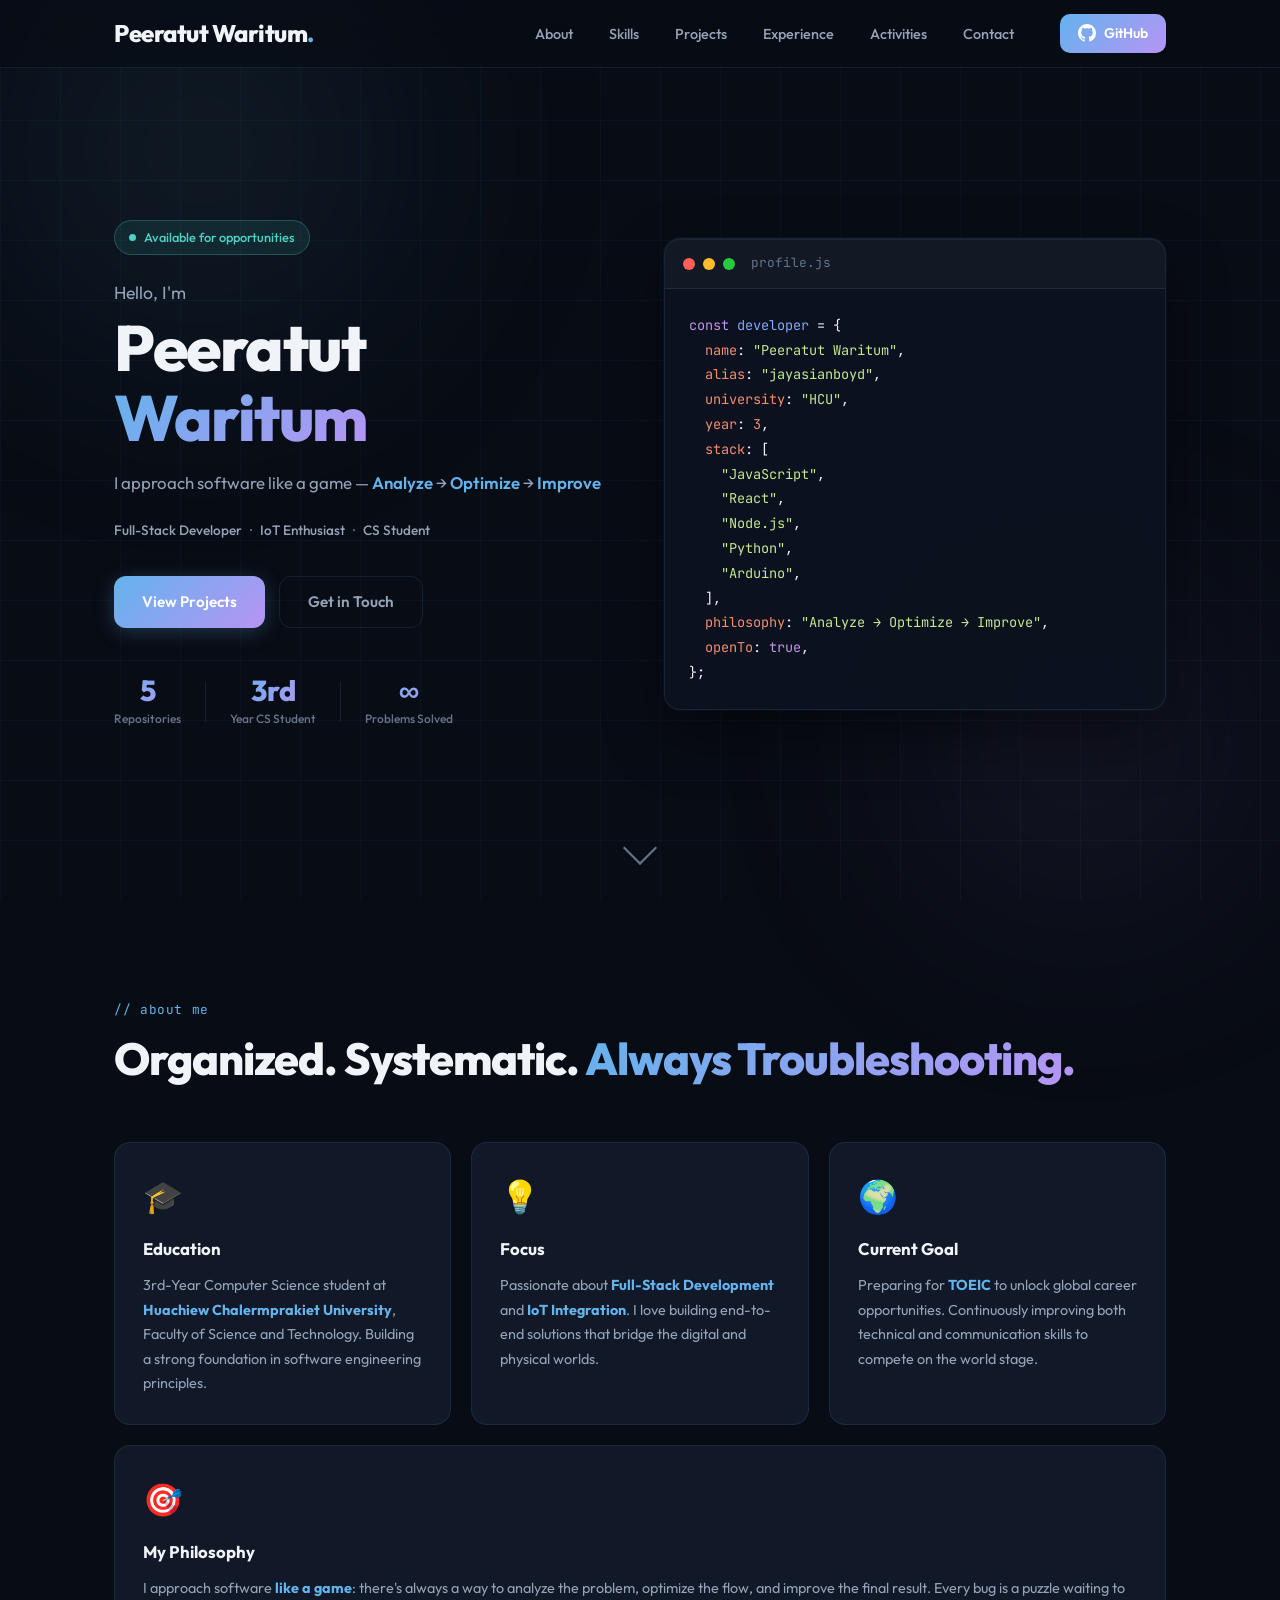
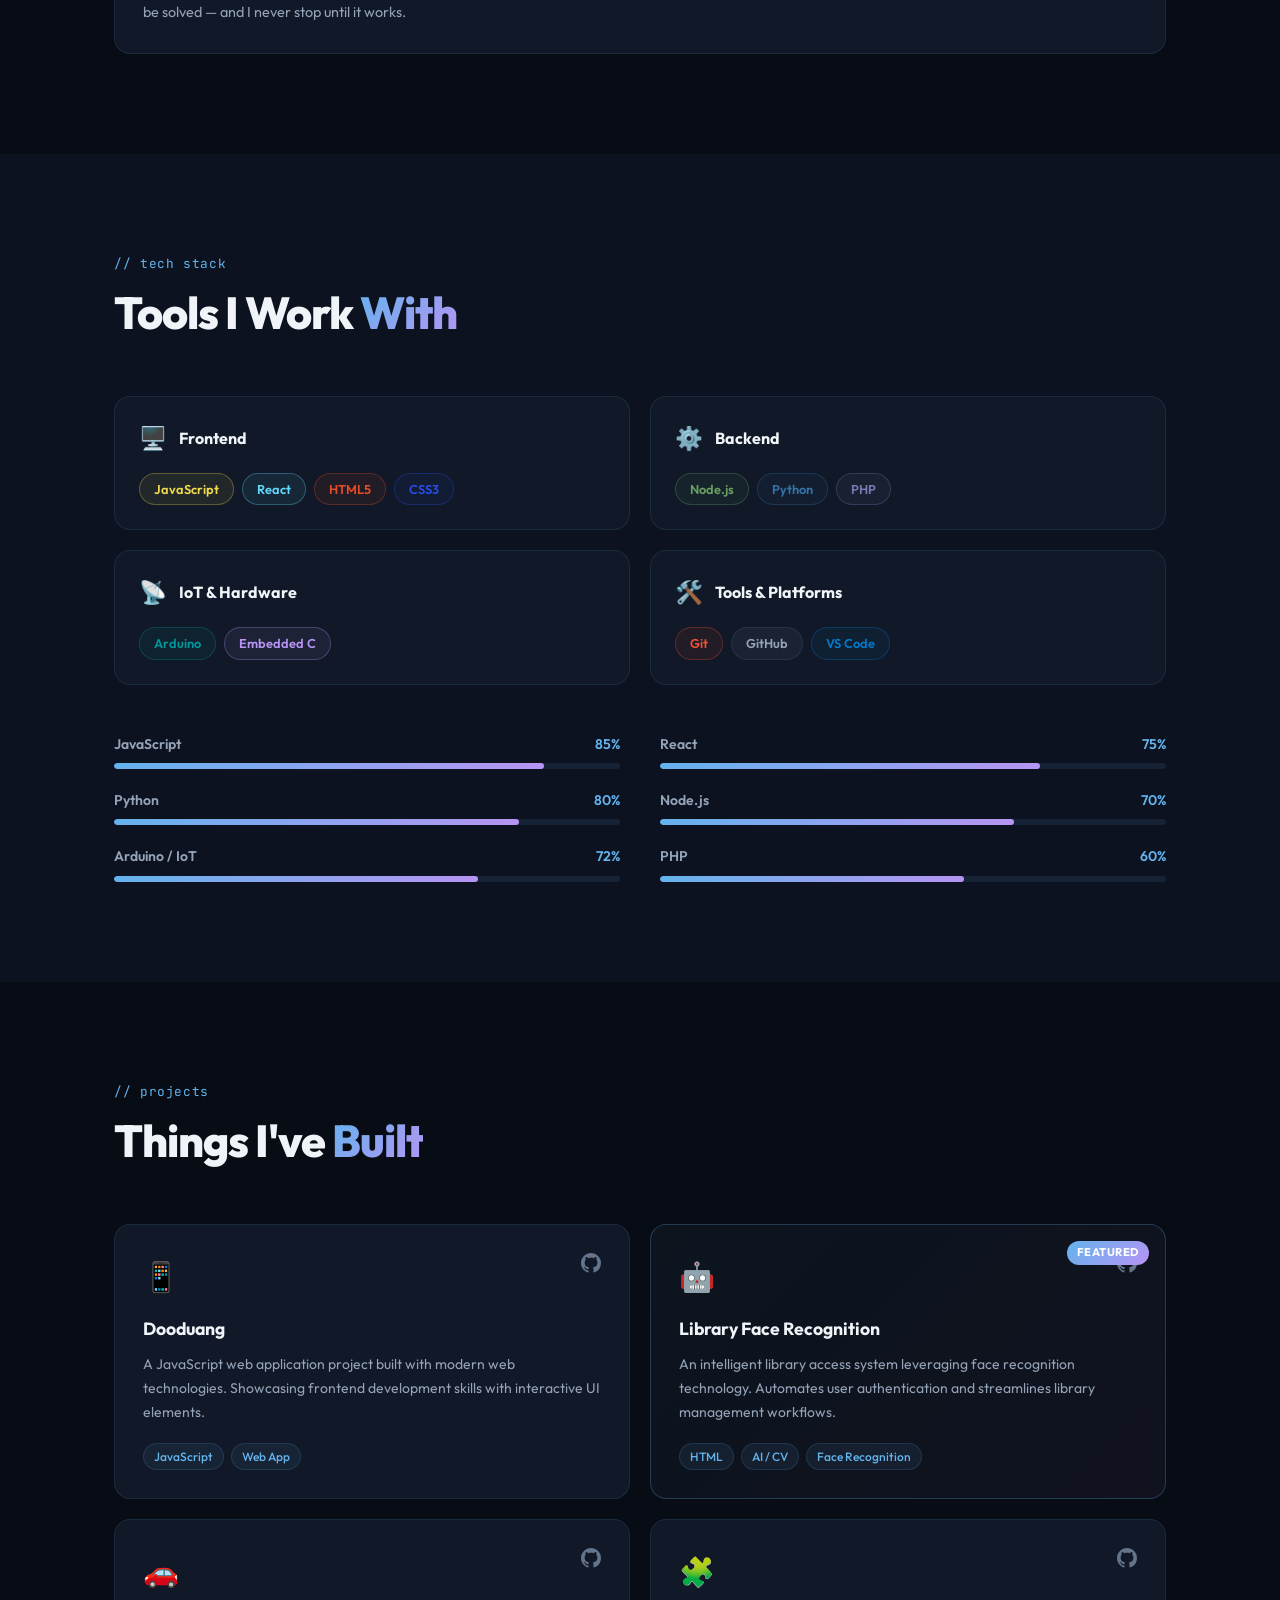
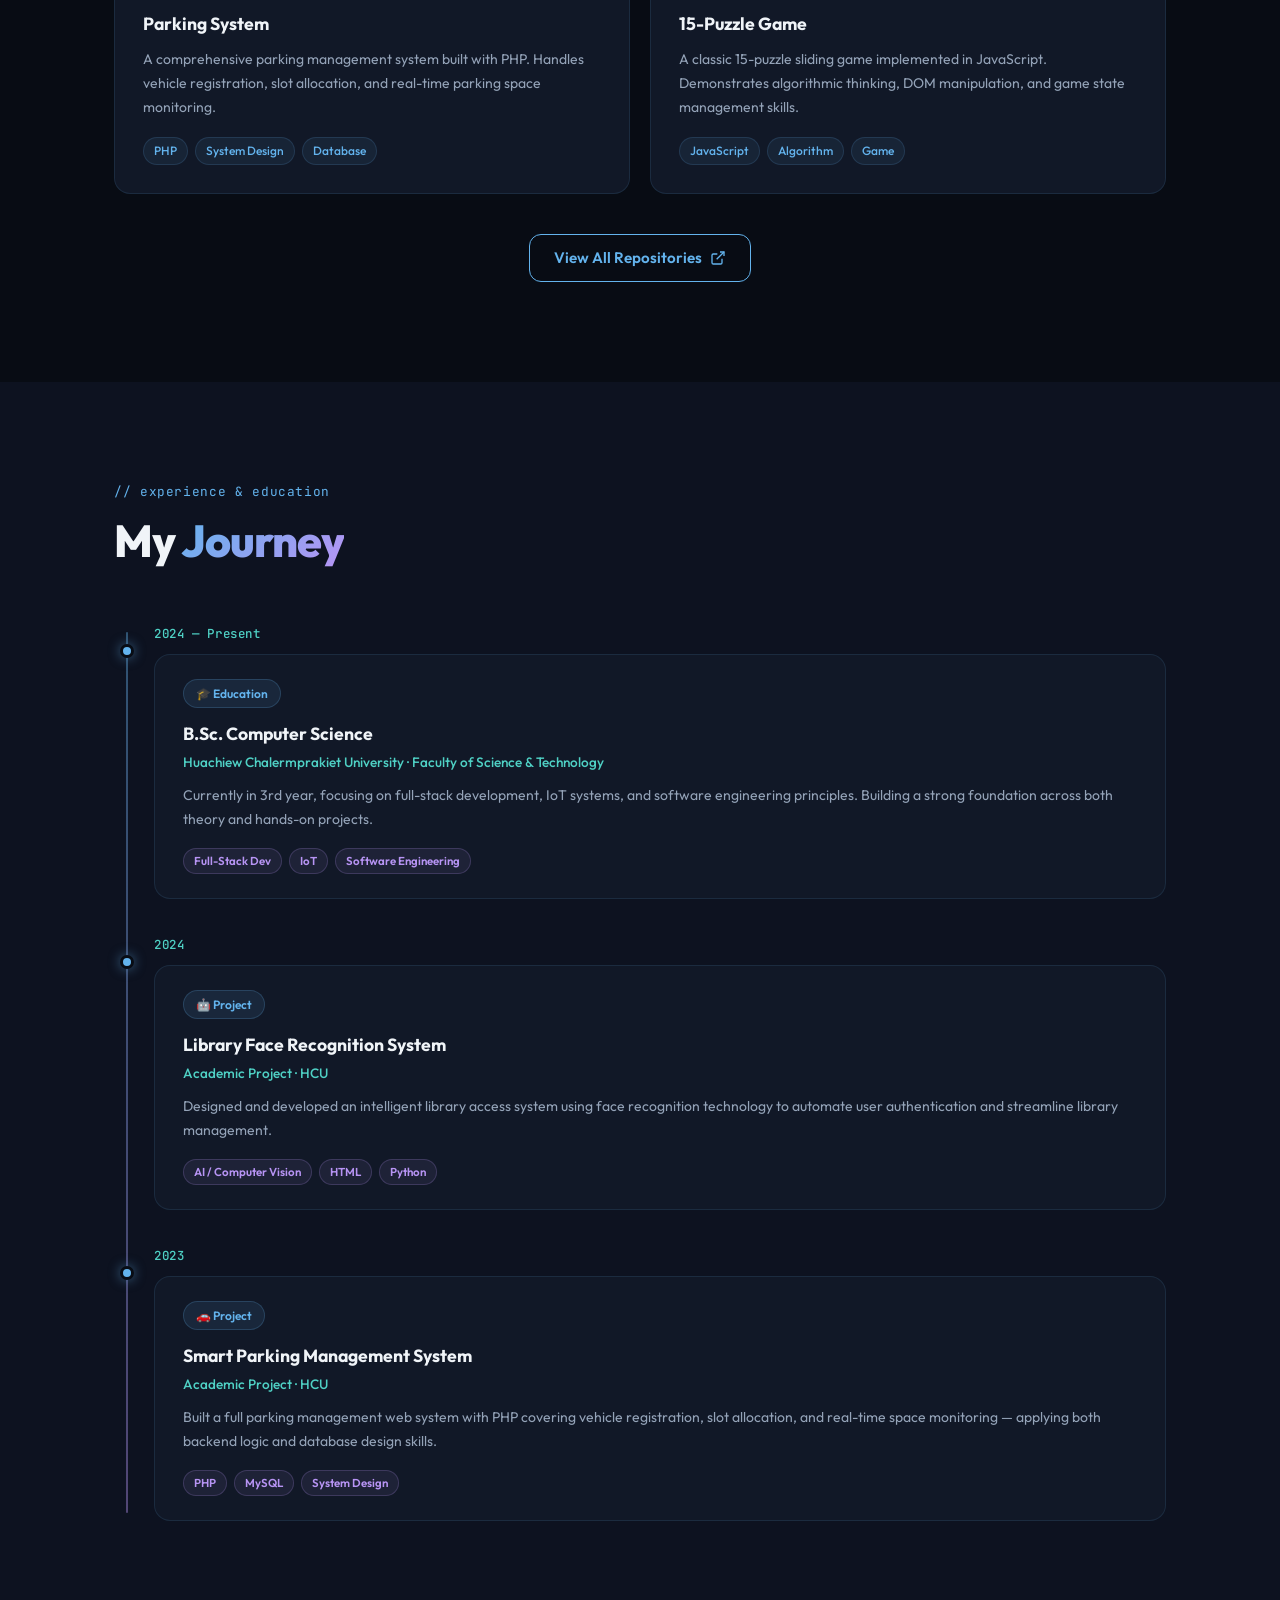
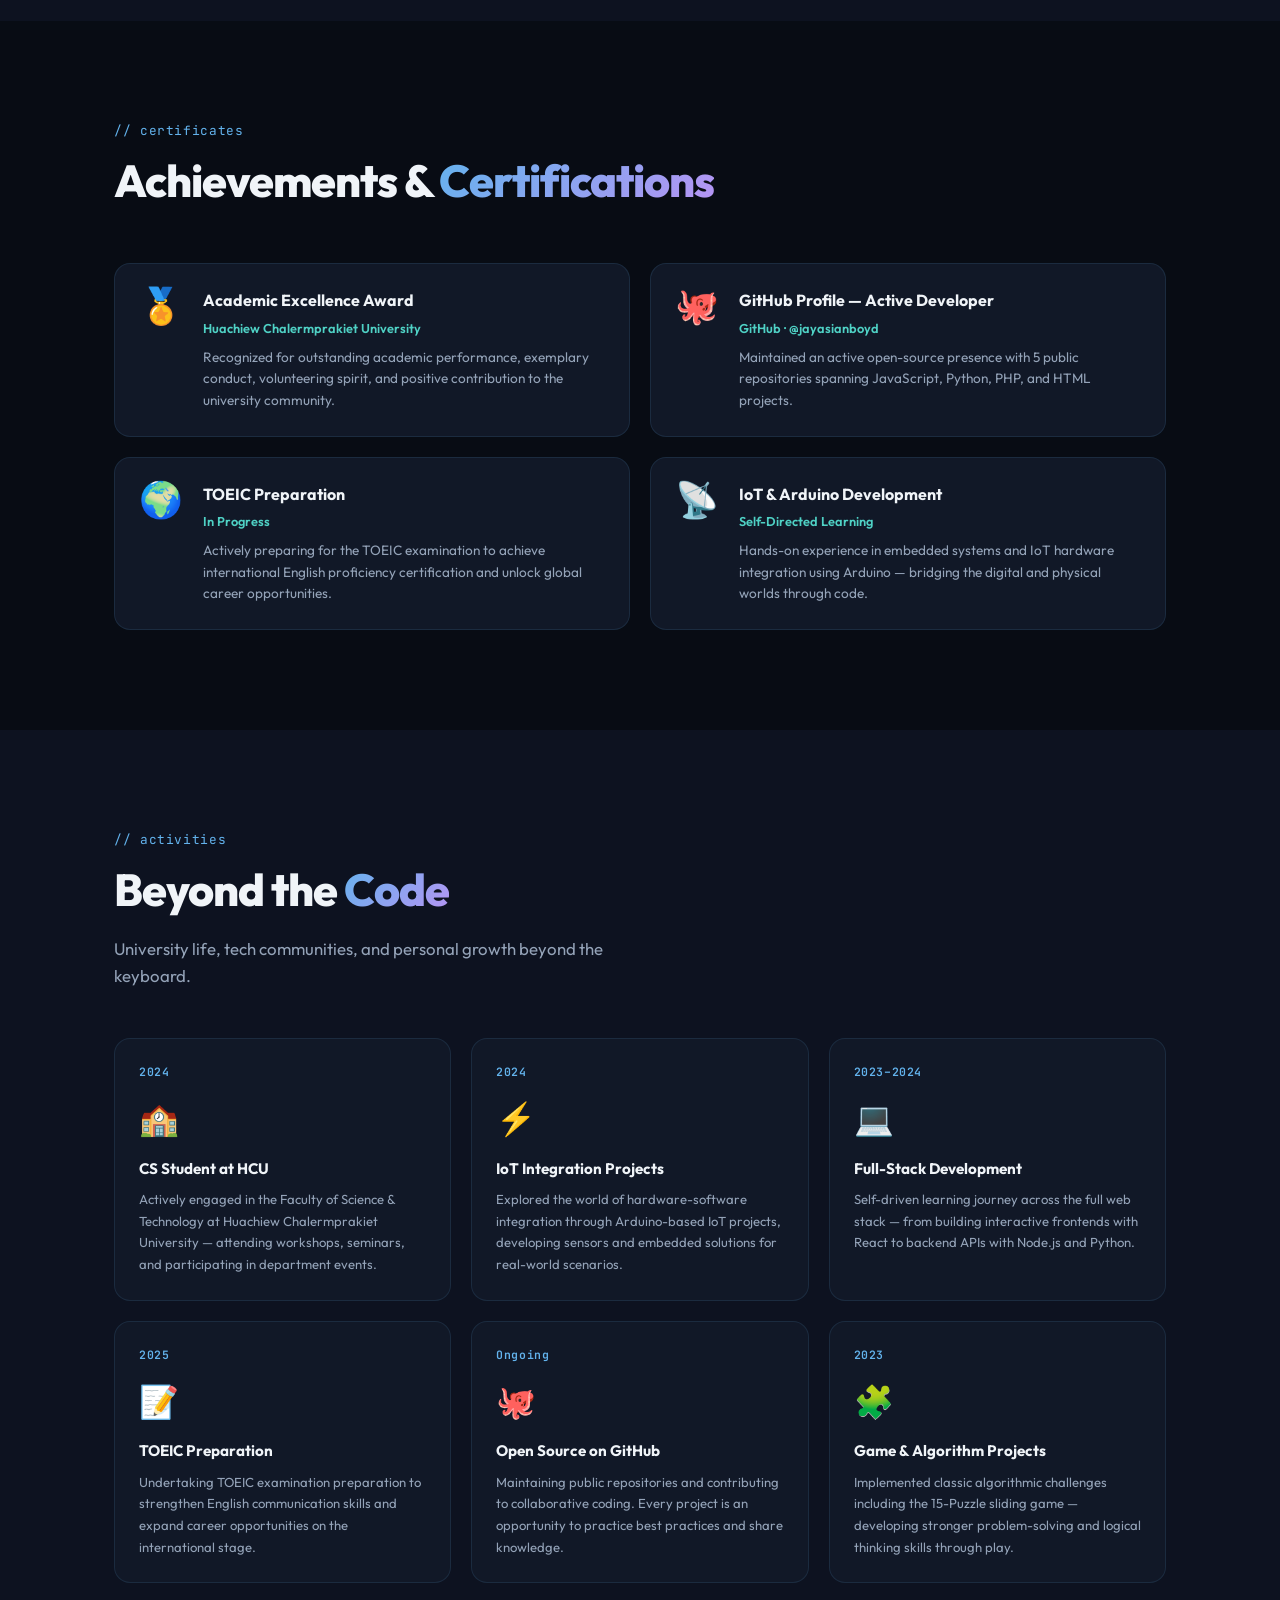
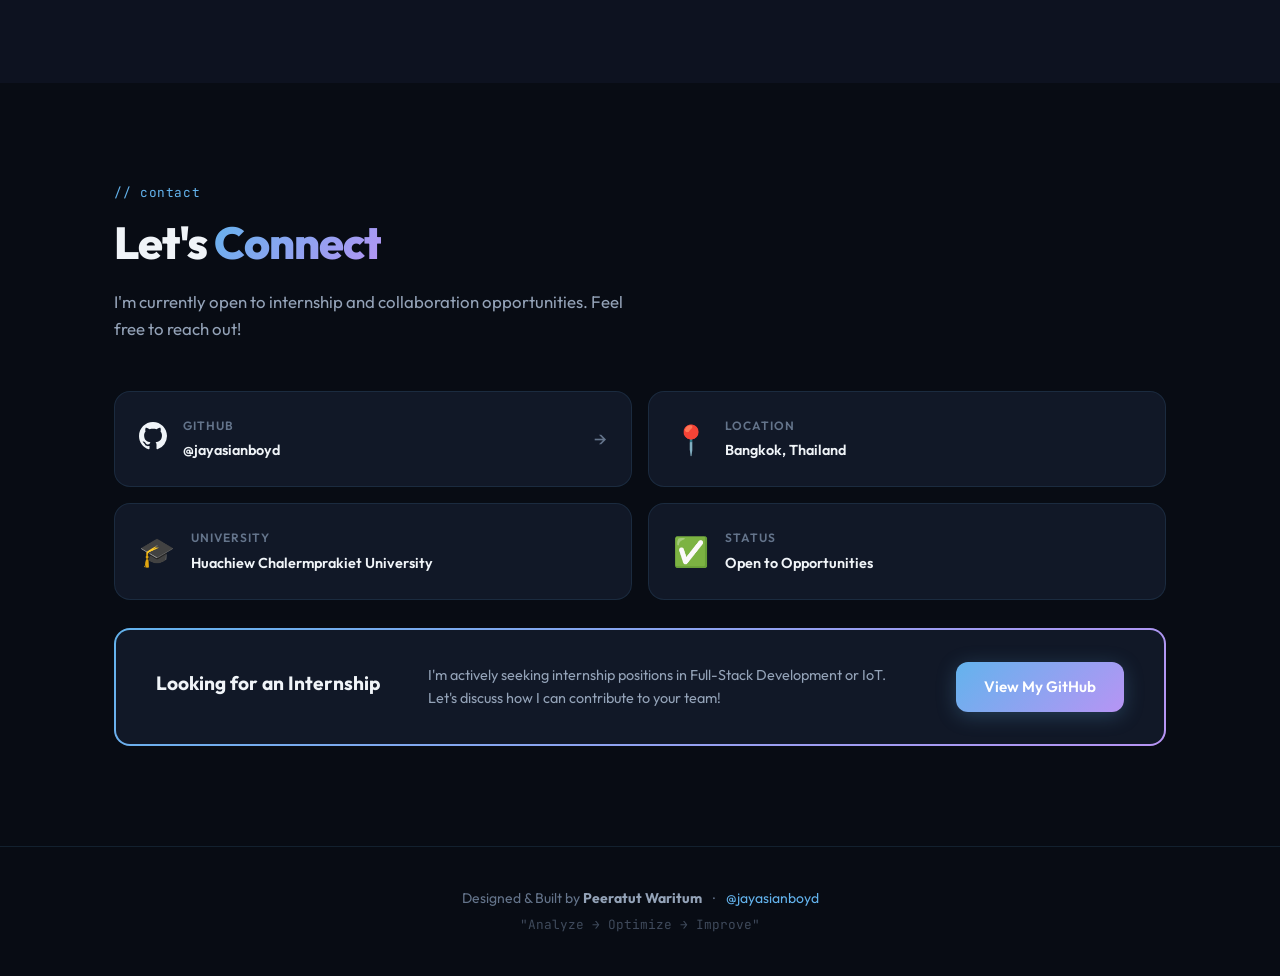
==== index.html @ dac938b5 "first commit" ====
<!DOCTYPE html>
<html lang="en">

<head>
  <meta charset="UTF-8" />
  <meta name="viewport" content="width=device-width, initial-scale=1.0" />
  <title>Peeratut Waritum — Portfolio</title>
  <meta name="description"
    content="Portfolio of Peeratut Waritum (jayasianboyd) — CS Student, Full-Stack Developer & IoT Enthusiast at Huachiew Chalermprakiet University." />
  <link rel="preconnect" href="https://fonts.googleapis.com" />
  <link rel="preconnect" href="https://fonts.gstatic.com" crossorigin />
  <link
    href="https://fonts.googleapis.com/css2?family=Outfit:wght@300;400;500;600;700;800&family=JetBrains+Mono:wght@400;500&display=swap"
    rel="stylesheet" />
  <link rel="stylesheet" href="style.css" />
</head>

<body>

  <!-- Navigation -->
  <nav id="navbar">
    <div class="nav-container">
      <a href="#hero" class="nav-logo">Peeratut Waritum<span class="dot">.</span></a>
      <ul class="nav-links">
        <li><a href="#about" id="nav-about">About</a></li>
        <li><a href="#skills" id="nav-skills">Skills</a></li>
        <li><a href="#projects" id="nav-projects">Projects</a></li>
        <li><a href="#experience" id="nav-experience">Experience</a></li>
        <li><a href="#activities" id="nav-activities">Activities</a></li>
        <li><a href="#contact" id="nav-contact">Contact</a></li>
      </ul>
      <a href="https://github.com/jayasianboyd" target="_blank" rel="noopener" class="nav-cta" id="nav-github-btn">
        <svg width="18" height="18" viewBox="0 0 24 24" fill="currentColor">
          <path
            d="M12 0C5.37 0 0 5.37 0 12c0 5.31 3.435 9.795 8.205 11.385.6.105.825-.255.825-.57 0-.285-.015-1.23-.015-2.235-3.015.555-3.795-.735-4.035-1.41-.135-.345-.72-1.41-1.23-1.695-.42-.225-1.02-.78-.015-.795.945-.015 1.62.87 1.845 1.23 1.08 1.815 2.805 1.305 3.495.99.105-.78.42-1.305.765-1.605-2.67-.3-5.46-1.335-5.46-5.925 0-1.305.465-2.385 1.23-3.225-.12-.3-.54-1.53.12-3.18 0 0 1.005-.315 3.3 1.23.96-.27 1.98-.405 3-.405s2.04.135 3 .405c2.295-1.56 3.3-1.23 3.3-1.23.66 1.65.24 2.88.12 3.18.765.84 1.23 1.905 1.23 3.225 0 4.605-2.805 5.625-5.475 5.925.435.375.81 1.095.81 2.22 0 1.605-.015 2.895-.015 3.3 0 .315.225.69.825.57A12.02 12.02 0 0 0 24 12c0-6.63-5.37-12-12-12z" />
        </svg>
        GitHub
      </a>
      <button class="hamburger" id="hamburger" aria-label="Toggle menu">
        <span></span><span></span><span></span>
      </button>
    </div>
  </nav>

  <!-- Hero Section -->
  <section id="hero">
    <div class="hero-bg">
      <div class="glow glow-1"></div>
      <div class="glow glow-2"></div>
      <div class="grid-pattern"></div>
    </div>
    <div class="hero-content">
      <div class="hero-badge">
        <span class="badge-dot"></span>
        Available for opportunities
      </div>
      <h1 class="hero-name">
        <span class="hero-greeting">Hello, I'm</span>
        <span class="hero-title">Peeratut<br /><em>Waritum</em></span>
      </h1>
      <p class="hero-tagline">
        I approach software like a game — <span class="highlight">Analyze</span> → <span
          class="highlight">Optimize</span> → <span class="highlight">Improve</span>
      </p>
      <div class="hero-roles">
        <span class="role-tag">Full-Stack Developer</span>
        <span class="role-divider">·</span>
        <span class="role-tag">IoT Enthusiast</span>
        <span class="role-divider">·</span>
        <span class="role-tag">CS Student</span>
      </div>
      <div class="hero-actions">
        <a href="#projects" class="btn btn-primary" id="hero-projects-btn">View Projects</a>
        <a href="#contact" class="btn btn-ghost" id="hero-contact-btn">Get in Touch</a>
      </div>
      <div class="hero-stats">
        <div class="stat">
          <span class="stat-num">5</span>
          <span class="stat-label">Repositories</span>
        </div>
        <div class="stat-divider"></div>
        <div class="stat">
          <span class="stat-num">3rd</span>
          <span class="stat-label">Year CS Student</span>
        </div>
        <div class="stat-divider"></div>
        <div class="stat">
          <span class="stat-num">∞</span>
          <span class="stat-label">Problems Solved</span>
        </div>
      </div>
    </div>
    <div class="hero-code-card">
      <div class="code-card">
        <div class="code-header">
          <span class="dot-red"></span>
          <span class="dot-yellow"></span>
          <span class="dot-green"></span>
          <span class="code-filename">profile.js</span>
        </div>
        <pre class="code-body"><code><span class="c-keyword">const</span> <span class="c-var">developer</span> = {
  <span class="c-prop">name</span>: <span class="c-string">"Peeratut Waritum"</span>,
  <span class="c-prop">alias</span>: <span class="c-string">"jayasianboyd"</span>,
  <span class="c-prop">university</span>: <span class="c-string">"HCU"</span>,
  <span class="c-prop">year</span>: <span class="c-num">3</span>,
  <span class="c-prop">stack</span>: [
    <span class="c-string">"JavaScript"</span>,
    <span class="c-string">"React"</span>,
    <span class="c-string">"Node.js"</span>,
    <span class="c-string">"Python"</span>,
    <span class="c-string">"Arduino"</span>,
  ],
  <span class="c-prop">philosophy</span>: <span class="c-string">"Analyze → Optimize → Improve"</span>,
  <span class="c-prop">openTo</span>: <span class="c-keyword">true</span>,
};</code></pre>
      </div>
    </div>
    <a href="#about" class="scroll-hint" id="scroll-hint-btn">
      <div class="scroll-arrow"></div>
    </a>
  </section>

  <!-- About Section -->
  <section id="about">
    <div class="container">
      <div class="section-label">// about me</div>
      <h2 class="section-title">Organized. Systematic. <span class="gradient-text">Always Troubleshooting.</span></h2>
      <div class="about-grid">
        <div class="about-card" id="about-education-card">
          <div class="about-icon">🎓</div>
          <h3>Education</h3>
          <p>3rd-Year Computer Science student at <strong>Huachiew Chalermprakiet University</strong>, Faculty of
            Science and Technology. Building a strong foundation in software engineering principles.</p>
        </div>
        <div class="about-card" id="about-focus-card">
          <div class="about-icon">💡</div>
          <h3>Focus</h3>
          <p>Passionate about <strong>Full-Stack Development</strong> and <strong>IoT Integration</strong>. I love
            building end-to-end solutions that bridge the digital and physical worlds.</p>
        </div>
        <div class="about-card" id="about-goal-card">
          <div class="about-icon">🌍</div>
          <h3>Current Goal</h3>
          <p>Preparing for <strong>TOEIC</strong> to unlock global career opportunities. Continuously improving both
            technical and communication skills to compete on the world stage.</p>
        </div>
        <div class="about-card about-card-wide" id="about-philosophy-card">
          <div class="about-icon">🎯</div>
          <h3>My Philosophy</h3>
          <p>I approach software <strong>like a game</strong>: there's always a way to analyze the problem, optimize the
            flow, and improve the final result. Every bug is a puzzle waiting to be solved — and I never stop until it
            works.</p>
        </div>
      </div>
    </div>
  </section>

  <!-- Skills Section -->
  <section id="skills">
    <div class="container">
      <div class="section-label">// tech stack</div>
      <h2 class="section-title">Tools I Work <span class="gradient-text">With</span></h2>
      <div class="skills-grid">

        <div class="skill-category" id="skill-frontend">
          <div class="skill-cat-header">
            <span class="skill-cat-icon">🖥️</span>
            <h3>Frontend</h3>
          </div>
          <div class="skill-tags">
            <span class="skill-tag skill-js">JavaScript</span>
            <span class="skill-tag skill-react">React</span>
            <span class="skill-tag skill-html">HTML5</span>
            <span class="skill-tag skill-css">CSS3</span>
          </div>
        </div>

        <div class="skill-category" id="skill-backend">
          <div class="skill-cat-header">
            <span class="skill-cat-icon">⚙️</span>
            <h3>Backend</h3>
          </div>
          <div class="skill-tags">
            <span class="skill-tag skill-node">Node.js</span>
            <span class="skill-tag skill-python">Python</span>
            <span class="skill-tag skill-php">PHP</span>
          </div>
        </div>

        <div class="skill-category" id="skill-iot">
          <div class="skill-cat-header">
            <span class="skill-cat-icon">📡</span>
            <h3>IoT & Hardware</h3>
          </div>
          <div class="skill-tags">
            <span class="skill-tag skill-arduino">Arduino</span>
            <span class="skill-tag skill-embedded">Embedded C</span>
          </div>
        </div>

        <div class="skill-category" id="skill-tools">
          <div class="skill-cat-header">
            <span class="skill-cat-icon">🛠️</span>
            <h3>Tools & Platforms</h3>
          </div>
          <div class="skill-tags">
            <span class="skill-tag skill-git">Git</span>
            <span class="skill-tag skill-github">GitHub</span>
            <span class="skill-tag skill-vscode">VS Code</span>
          </div>
        </div>

      </div>

      <!-- Proficiency Bars -->
      <div class="proficiency-grid">
        <div class="proficiency-item">
          <div class="prof-label"><span>JavaScript</span><span class="prof-pct">85%</span></div>
          <div class="prof-bar">
            <div class="prof-fill" data-width="85" style="--w:85%"></div>
          </div>
        </div>
        <div class="proficiency-item">
          <div class="prof-label"><span>React</span><span class="prof-pct">75%</span></div>
          <div class="prof-bar">
            <div class="prof-fill" data-width="75" style="--w:75%"></div>
          </div>
        </div>
        <div class="proficiency-item">
          <div class="prof-label"><span>Python</span><span class="prof-pct">80%</span></div>
          <div class="prof-bar">
            <div class="prof-fill" data-width="80" style="--w:80%"></div>
          </div>
        </div>
        <div class="proficiency-item">
          <div class="prof-label"><span>Node.js</span><span class="prof-pct">70%</span></div>
          <div class="prof-bar">
            <div class="prof-fill" data-width="70" style="--w:70%"></div>
          </div>
        </div>
        <div class="proficiency-item">
          <div class="prof-label"><span>Arduino / IoT</span><span class="prof-pct">72%</span></div>
          <div class="prof-bar">
            <div class="prof-fill" data-width="72" style="--w:72%"></div>
          </div>
        </div>
        <div class="proficiency-item">
          <div class="prof-label"><span>PHP</span><span class="prof-pct">60%</span></div>
          <div class="prof-bar">
            <div class="prof-fill" data-width="60" style="--w:60%"></div>
          </div>
        </div>
      </div>
    </div>
  </section>

  <!-- Projects Section -->
  <section id="projects">
    <div class="container">
      <div class="section-label">// projects</div>
      <h2 class="section-title">Things I've <span class="gradient-text">Built</span></h2>
      <div class="projects-grid">

        <div class="project-card" id="project-dooduang">
          <div class="project-top">
            <div class="project-icon-wrap">📱</div>
            <div class="project-links">
              <a href="https://github.com/jayasianboyd/Dooduang" target="_blank" rel="noopener" aria-label="GitHub link"
                class="icon-link">
                <svg width="20" height="20" viewBox="0 0 24 24" fill="currentColor">
                  <path
                    d="M12 0C5.37 0 0 5.37 0 12c0 5.31 3.435 9.795 8.205 11.385.6.105.825-.255.825-.57 0-.285-.015-1.23-.015-2.235-3.015.555-3.795-.735-4.035-1.41-.135-.345-.72-1.41-1.23-1.695-.42-.225-1.02-.78-.015-.795.945-.015 1.62.87 1.845 1.23 1.08 1.815 2.805 1.305 3.495.99.105-.78.42-1.305.765-1.605-2.67-.3-5.46-1.335-5.46-5.925 0-1.305.465-2.385 1.23-3.225-.12-.3-.54-1.53.12-3.18 0 0 1.005-.315 3.3 1.23.96-.27 1.98-.405 3-.405s2.04.135 3 .405c2.295-1.56 3.3-1.23 3.3-1.23.66 1.65.24 2.88.12 3.18.765.84 1.23 1.905 1.23 3.225 0 4.605-2.805 5.625-5.475 5.925.435.375.81 1.095.81 2.22 0 1.605-.015 2.895-.015 3.3 0 .315.225.69.825.57A12.02 12.02 0 0 0 24 12c0-6.63-5.37-12-12-12z" />
                </svg>
              </a>
            </div>
          </div>
          <h3 class="project-name">Dooduang</h3>
          <p class="project-desc">A JavaScript web application project built with modern web technologies. Showcasing
            frontend development skills with interactive UI elements.</p>
          <div class="project-tags">
            <span class="p-tag">JavaScript</span>
            <span class="p-tag">Web App</span>
          </div>
        </div>

        <div class="project-card project-featured" id="project-library-face">
          <div class="featured-badge">Featured</div>
          <div class="project-top">
            <div class="project-icon-wrap">🤖</div>
            <div class="project-links">
              <a href="https://github.com/jayasianboyd/Library-Face-Recognition" target="_blank" rel="noopener"
                aria-label="GitHub link" class="icon-link">
                <svg width="20" height="20" viewBox="0 0 24 24" fill="currentColor">
                  <path
                    d="M12 0C5.37 0 0 5.37 0 12c0 5.31 3.435 9.795 8.205 11.385.6.105.825-.255.825-.57 0-.285-.015-1.23-.015-2.235-3.015.555-3.795-.735-4.035-1.41-.135-.345-.72-1.41-1.23-1.695-.42-.225-1.02-.78-.015-.795.945-.015 1.62.87 1.845 1.23 1.08 1.815 2.805 1.305 3.495.99.105-.78.42-1.305.765-1.605-2.67-.3-5.46-1.335-5.46-5.925 0-1.305.465-2.385 1.23-3.225-.12-.3-.54-1.53.12-3.18 0 0 1.005-.315 3.3 1.23.96-.27 1.98-.405 3-.405s2.04.135 3 .405c2.295-1.56 3.3-1.23 3.3-1.23.66 1.65.24 2.88.12 3.18.765.84 1.23 1.905 1.23 3.225 0 4.605-2.805 5.625-5.475 5.925.435.375.81 1.095.81 2.22 0 1.605-.015 2.895-.015 3.3 0 .315.225.69.825.57A12.02 12.02 0 0 0 24 12c0-6.63-5.37-12-12-12z" />
                </svg>
              </a>
            </div>
          </div>
          <h3 class="project-name">Library Face Recognition</h3>
          <p class="project-desc">An intelligent library access system leveraging face recognition technology. Automates
            user authentication and streamlines library management workflows.</p>
          <div class="project-tags">
            <span class="p-tag">HTML</span>
            <span class="p-tag">AI / CV</span>
            <span class="p-tag">Face Recognition</span>
          </div>
        </div>

        <div class="project-card" id="project-parking">
          <div class="project-top">
            <div class="project-icon-wrap">🚗</div>
            <div class="project-links">
              <a href="https://github.com/jayasianboyd/parking_system1" target="_blank" rel="noopener"
                aria-label="GitHub link" class="icon-link">
                <svg width="20" height="20" viewBox="0 0 24 24" fill="currentColor">
                  <path
                    d="M12 0C5.37 0 0 5.37 0 12c0 5.31 3.435 9.795 8.205 11.385.6.105.825-.255.825-.57 0-.285-.015-1.23-.015-2.235-3.015.555-3.795-.735-4.035-1.41-.135-.345-.72-1.41-1.23-1.695-.42-.225-1.02-.78-.015-.795.945-.015 1.62.87 1.845 1.23 1.08 1.815 2.805 1.305 3.495.99.105-.78.42-1.305.765-1.605-2.67-.3-5.46-1.335-5.46-5.925 0-1.305.465-2.385 1.23-3.225-.12-.3-.54-1.53.12-3.18 0 0 1.005-.315 3.3 1.23.96-.27 1.98-.405 3-.405s2.04.135 3 .405c2.295-1.56 3.3-1.23 3.3-1.23.66 1.65.24 2.88.12 3.18.765.84 1.23 1.905 1.23 3.225 0 4.605-2.805 5.625-5.475 5.925.435.375.81 1.095.81 2.22 0 1.605-.015 2.895-.015 3.3 0 .315.225.69.825.57A12.02 12.02 0 0 0 24 12c0-6.63-5.37-12-12-12z" />
                </svg>
              </a>
            </div>
          </div>
          <h3 class="project-name">Parking System</h3>
          <p class="project-desc">A comprehensive parking management system built with PHP. Handles vehicle
            registration, slot allocation, and real-time parking space monitoring.</p>
          <div class="project-tags">
            <span class="p-tag">PHP</span>
            <span class="p-tag">System Design</span>
            <span class="p-tag">Database</span>
          </div>
        </div>

        <div class="project-card" id="project-puzzle">
          <div class="project-top">
            <div class="project-icon-wrap">🧩</div>
            <div class="project-links">
              <a href="https://github.com/jayasianboyd/15-puzzle" target="_blank" rel="noopener"
                aria-label="GitHub link" class="icon-link">
                <svg width="20" height="20" viewBox="0 0 24 24" fill="currentColor">
                  <path
                    d="M12 0C5.37 0 0 5.37 0 12c0 5.31 3.435 9.795 8.205 11.385.6.105.825-.255.825-.57 0-.285-.015-1.23-.015-2.235-3.015.555-3.795-.735-4.035-1.41-.135-.345-.72-1.41-1.23-1.695-.42-.225-1.02-.78-.015-.795.945-.015 1.62.87 1.845 1.23 1.08 1.815 2.805 1.305 3.495.99.105-.78.42-1.305.765-1.605-2.67-.3-5.46-1.335-5.46-5.925 0-1.305.465-2.385 1.23-3.225-.12-.3-.54-1.53.12-3.18 0 0 1.005-.315 3.3 1.23.96-.27 1.98-.405 3-.405s2.04.135 3 .405c2.295-1.56 3.3-1.23 3.3-1.23.66 1.65.24 2.88.12 3.18.765.84 1.23 1.905 1.23 3.225 0 4.605-2.805 5.625-5.475 5.925.435.375.81 1.095.81 2.22 0 1.605-.015 2.895-.015 3.3 0 .315.225.69.825.57A12.02 12.02 0 0 0 24 12c0-6.63-5.37-12-12-12z" />
                </svg>
              </a>
            </div>
          </div>
          <h3 class="project-name">15-Puzzle Game</h3>
          <p class="project-desc">A classic 15-puzzle sliding game implemented in JavaScript. Demonstrates algorithmic
            thinking, DOM manipulation, and game state management skills.</p>
          <div class="project-tags">
            <span class="p-tag">JavaScript</span>
            <span class="p-tag">Algorithm</span>
            <span class="p-tag">Game</span>
          </div>
        </div>

      </div>

      <div class="projects-cta">
        <a href="https://github.com/jayasianboyd?tab=repositories" target="_blank" rel="noopener"
          class="btn btn-outline" id="all-repos-btn">
          View All Repositories
          <svg width="16" height="16" viewBox="0 0 24 24" fill="none" stroke="currentColor" stroke-width="2">
            <path d="M18 13v6a2 2 0 0 1-2 2H5a2 2 0 0 1-2-2V8a2 2 0 0 1 2-2h6" />
            <polyline points="15 3 21 3 21 9" />
            <line x1="10" y1="14" x2="21" y2="3" />
          </svg>
        </a>
      </div>
    </div>
  </section>

  <!-- Experience Section -->
  <section id="experience">
    <div class="container">
      <div class="section-label">// experience & education</div>
      <h2 class="section-title">My <span class="gradient-text">Journey</span></h2>
      <div class="timeline">

        <div class="timeline-item" id="exp-hcu">
          <div class="timeline-dot"></div>
          <div class="timeline-date">2024 — Present</div>
          <div class="timeline-card">
            <div class="timeline-badge">🎓 Education</div>
            <h3>B.Sc. Computer Science</h3>
            <p class="timeline-org">Huachiew Chalermprakiet University · Faculty of Science & Technology</p>
            <p class="timeline-desc">Currently in 3rd year, focusing on full-stack development, IoT systems, and software engineering principles. Building a strong foundation across both theory and hands-on projects.</p>
            <div class="timeline-tags">
              <span class="tl-tag">Full-Stack Dev</span>
              <span class="tl-tag">IoT</span>
              <span class="tl-tag">Software Engineering</span>
            </div>
          </div>
        </div>

        <div class="timeline-item" id="exp-facerec">
          <div class="timeline-dot"></div>
          <div class="timeline-date">2024</div>
          <div class="timeline-card">
            <div class="timeline-badge">🤖 Project</div>
            <h3>Library Face Recognition System</h3>
            <p class="timeline-org">Academic Project · HCU</p>
            <p class="timeline-desc">Designed and developed an intelligent library access system using face recognition technology to automate user authentication and streamline library management.</p>
            <div class="timeline-tags">
              <span class="tl-tag">AI / Computer Vision</span>
              <span class="tl-tag">HTML</span>
              <span class="tl-tag">Python</span>
            </div>
          </div>
        </div>

        <div class="timeline-item" id="exp-parking">
          <div class="timeline-dot"></div>
          <div class="timeline-date">2023</div>
          <div class="timeline-card">
            <div class="timeline-badge">🚗 Project</div>
            <h3>Smart Parking Management System</h3>
            <p class="timeline-org">Academic Project · HCU</p>
            <p class="timeline-desc">Built a full parking management web system with PHP covering vehicle registration, slot allocation, and real-time space monitoring — applying both backend logic and database design skills.</p>
            <div class="timeline-tags">
              <span class="tl-tag">PHP</span>
              <span class="tl-tag">MySQL</span>
              <span class="tl-tag">System Design</span>
            </div>
          </div>
        </div>

      </div>
    </div>
  </section>

  <!-- Certificates Section -->
  <section id="certificates">
    <div class="container">
      <div class="section-label">// certificates</div>
      <h2 class="section-title">Achievements & <span class="gradient-text">Certifications</span></h2>
      <div class="cert-grid">

        <div class="cert-card" id="cert-hcu-honor">
          <div class="cert-icon">🏅</div>
          <div class="cert-body">
            <h3>Academic Excellence Award</h3>
            <p class="cert-issuer">Huachiew Chalermprakiet University</p>
            <p class="cert-desc">Recognized for outstanding academic performance, exemplary conduct, volunteering spirit, and positive contribution to the university community.</p>
          </div>
        </div>

        <div class="cert-card" id="cert-github">
          <div class="cert-icon">🐙</div>
          <div class="cert-body">
            <h3>GitHub Profile — Active Developer</h3>
            <p class="cert-issuer">GitHub · @jayasianboyd</p>
            <p class="cert-desc">Maintained an active open-source presence with 5 public repositories spanning JavaScript, Python, PHP, and HTML projects.</p>
          </div>
        </div>

        <div class="cert-card" id="cert-toeic">
          <div class="cert-icon">🌍</div>
          <div class="cert-body">
            <h3>TOEIC Preparation</h3>
            <p class="cert-issuer">In Progress</p>
            <p class="cert-desc">Actively preparing for the TOEIC examination to achieve international English proficiency certification and unlock global career opportunities.</p>
          </div>
        </div>

        <div class="cert-card" id="cert-iot">
          <div class="cert-icon">📡</div>
          <div class="cert-body">
            <h3>IoT & Arduino Development</h3>
            <p class="cert-issuer">Self-Directed Learning</p>
            <p class="cert-desc">Hands-on experience in embedded systems and IoT hardware integration using Arduino — bridging the digital and physical worlds through code.</p>
          </div>
        </div>

      </div>
    </div>
  </section>

  <!-- Activities Section -->
  <section id="activities">
    <div class="container">
      <div class="section-label">// activities</div>
      <h2 class="section-title">Beyond the <span class="gradient-text">Code</span></h2>
      <p class="activities-subtitle">University life, tech communities, and personal growth beyond the keyboard.</p>
      <div class="activities-grid">

        <div class="activity-card" id="act-hcu">
          <div class="activity-year">2024</div>
          <div class="activity-icon">🏫</div>
          <h3>CS Student at HCU</h3>
          <p>Actively engaged in the Faculty of Science & Technology at Huachiew Chalermprakiet University — attending workshops, seminars, and participating in department events.</p>
        </div>

        <div class="activity-card" id="act-iot-project">
          <div class="activity-year">2024</div>
          <div class="activity-icon">⚡</div>
          <h3>IoT Integration Projects</h3>
          <p>Explored the world of hardware-software integration through Arduino-based IoT projects, developing sensors and embedded solutions for real-world scenarios.</p>
        </div>

        <div class="activity-card" id="act-fullstack">
          <div class="activity-year">2023–2024</div>
          <div class="activity-icon">💻</div>
          <h3>Full-Stack Development</h3>
          <p>Self-driven learning journey across the full web stack — from building interactive frontends with React to backend APIs with Node.js and Python.</p>
        </div>

        <div class="activity-card" id="act-toeic">
          <div class="activity-year">2025</div>
          <div class="activity-icon">📝</div>
          <h3>TOEIC Preparation</h3>
          <p>Undertaking TOEIC examination preparation to strengthen English communication skills and expand career opportunities on the international stage.</p>
        </div>

        <div class="activity-card" id="act-github">
          <div class="activity-year">Ongoing</div>
          <div class="activity-icon">🐙</div>
          <h3>Open Source on GitHub</h3>
          <p>Maintaining public repositories and contributing to collaborative coding. Every project is an opportunity to practice best practices and share knowledge.</p>
        </div>

        <div class="activity-card" id="act-puzzle">
          <div class="activity-year">2023</div>
          <div class="activity-icon">🧩</div>
          <h3>Game & Algorithm Projects</h3>
          <p>Implemented classic algorithmic challenges including the 15-Puzzle sliding game — developing stronger problem-solving and logical thinking skills through play.</p>
        </div>

      </div>
    </div>
  </section>

  <!-- Contact Section -->
  <section id="contact">
    <div class="container">
      <div class="section-label">// contact</div>
      <h2 class="section-title">Let's <span class="gradient-text">Connect</span></h2>
      <p class="contact-subtitle">I'm currently open to internship and collaboration opportunities. Feel free to reach out!</p>
      <div class="contact-grid contact-grid-2">
        <a href="https://github.com/jayasianboyd" target="_blank" rel="noopener" class="contact-card" id="contact-github">
          <div class="contact-icon">
            <svg width="28" height="28" viewBox="0 0 24 24" fill="currentColor">
              <path d="M12 0C5.37 0 0 5.37 0 12c0 5.31 3.435 9.795 8.205 11.385.6.105.825-.255.825-.57 0-.285-.015-1.23-.015-2.235-3.015.555-3.795-.735-4.035-1.41-.135-.345-.72-1.41-1.23-1.695-.42-.225-1.02-.78-.015-.795.945-.015 1.62.87 1.845 1.23 1.08 1.815 2.805 1.305 3.495.99.105-.78.42-1.305.765-1.605-2.67-.3-5.46-1.335-5.46-5.925 0-1.305.465-2.385 1.23-3.225-.12-.3-.54-1.53.12-3.18 0 0 1.005-.315 3.3 1.23.96-.27 1.98-.405 3-.405s2.04.135 3 .405c2.295-1.56 3.3-1.23 3.3-1.23.66 1.65.24 2.88.12 3.18.765.84 1.23 1.905 1.23 3.225 0 4.605-2.805 5.625-5.475 5.925.435.375.81 1.095.81 2.22 0 1.605-.015 2.895-.015 3.3 0 .315.225.69.825.57A12.02 12.02 0 0 0 24 12c0-6.63-5.37-12-12-12z" />
            </svg>
          </div>
          <div class="contact-info">
            <span class="contact-label">GitHub</span>
            <span class="contact-value">@jayasianboyd</span>
          </div>
          <div class="contact-arrow">→</div>
        </a>
        <div class="contact-card" id="contact-location">
          <div class="contact-icon">📍</div>
          <div class="contact-info">
            <span class="contact-label">Location</span>
            <span class="contact-value">Bangkok, Thailand</span>
          </div>
        </div>
        <div class="contact-card" id="contact-university">
          <div class="contact-icon">🎓</div>
          <div class="contact-info">
            <span class="contact-label">University</span>
            <span class="contact-value">Huachiew Chalermprakiet University</span>
          </div>
        </div>
        <div class="contact-card" id="contact-status">
          <div class="contact-icon">✅</div>
          <div class="contact-info">
            <span class="contact-label">Status</span>
            <span class="contact-value">Open to Opportunities</span>
          </div>
        </div>
      </div>
      <div class="contact-cta-box" id="contact-cta-box">
        <div class="cta-box-inner">
          <h3>Looking for an Internship</h3>
          <p>I'm actively seeking internship positions in Full-Stack Development or IoT. Let's discuss how I can contribute to your team!</p>
          <a href="https://github.com/jayasianboyd" target="_blank" rel="noopener" class="btn btn-primary" id="contact-cta-btn">View My GitHub</a>
        </div>
      </div>
    </div>
  </section>

  <!-- Footer -->
  <footer id="footer">
    <div class="container">
      <p class="footer-text">
        Designed & Built by <strong>Peeratut Waritum</strong>
        <span class="footer-divider">·</span>
        <a href="https://github.com/jayasianboyd" target="_blank" rel="noopener">@jayasianboyd</a>
      </p>
      <p class="footer-quote">"Analyze → Optimize → Improve"</p>
    </div>
  </footer>

  <script src="script.js"></script>
</body>

</html>
---- style.css ----
/* ============================================
   PEERATUT WARITUM — Portfolio Stylesheet
   ============================================ */

@import url('https://fonts.googleapis.com/css2?family=Outfit:wght@300;400;500;600;700;800&family=JetBrains+Mono:wght@400;500&display=swap');

/* ---- CSS Variables ---- */
:root {
  --bg-primary: #080c14;
  --bg-secondary: #0d1220;
  --bg-card: #111827;
  --bg-card-hover: #162032;
  --border: rgba(99, 179, 237, 0.12);
  --border-hover: rgba(99, 179, 237, 0.3);

  --accent-blue: #63b3ed;
  --accent-cyan: #4fd1c5;
  --accent-purple: #b794f4;
  --accent-pink: #fc8181;

  --gradient: linear-gradient(135deg, #63b3ed, #b794f4);
  --gradient-glow: linear-gradient(135deg, rgba(99,179,237,0.15), rgba(183,148,244,0.15));

  --text-primary: #f0f4f8;
  --text-secondary: #94a3b8;
  --text-muted: #64748b;

  --font-main: 'Outfit', sans-serif;
  --font-mono: 'JetBrains Mono', monospace;

  --nav-h: 68px;
  --radius: 16px;
  --radius-sm: 10px;
  --transition: 0.3s cubic-bezier(0.4, 0, 0.2, 1);
}

/* ---- Reset ---- */
*, *::before, *::after { box-sizing: border-box; margin: 0; padding: 0; }

html {
  scroll-behavior: smooth;
  scrollbar-width: thin;
  scrollbar-color: var(--accent-blue) var(--bg-secondary);
}

body {
  font-family: var(--font-main);
  background: var(--bg-primary);
  color: var(--text-primary);
  line-height: 1.6;
  overflow-x: hidden;
}

a { text-decoration: none; color: inherit; }
ul { list-style: none; }
img { display: block; max-width: 100%; }

.container {
  width: 100%;
  max-width: 1100px;
  margin: 0 auto;
  padding: 0 24px;
}

/* ---- Navbar ---- */
#navbar {
  position: fixed;
  top: 0; left: 0; right: 0;
  z-index: 1000;
  height: var(--nav-h);
  display: flex;
  align-items: center;
  background: rgba(8, 12, 20, 0.7);
  backdrop-filter: blur(20px);
  -webkit-backdrop-filter: blur(20px);
  border-bottom: 1px solid var(--border);
  transition: background var(--transition);
}

#navbar.scrolled {
  background: rgba(8, 12, 20, 0.95);
}

.nav-container {
  max-width: 1100px;
  width: 100%;
  margin: 0 auto;
  padding: 0 24px;
  display: flex;
  align-items: center;
  gap: 32px;
}

.nav-logo {
  font-size: 1.5rem;
  font-weight: 800;
  color: var(--text-primary);
  letter-spacing: -0.5px;
}

.nav-logo .dot { color: var(--accent-blue); }

.nav-links {
  display: flex;
  gap: 8px;
  margin-left: auto;
}

.nav-links a {
  padding: 6px 14px;
  border-radius: 8px;
  font-size: 0.9rem;
  font-weight: 500;
  color: var(--text-secondary);
  transition: color var(--transition), background var(--transition);
}

.nav-links a:hover {
  color: var(--text-primary);
  background: rgba(99, 179, 237, 0.08);
}

.nav-cta {
  display: flex;
  align-items: center;
  gap: 8px;
  padding: 8px 18px;
  background: var(--gradient);
  color: #fff !important;
  border-radius: 10px;
  font-size: 0.875rem;
  font-weight: 600;
  transition: opacity var(--transition), transform var(--transition);
}

.nav-cta:hover { opacity: 0.85; transform: translateY(-1px); }

.hamburger {
  display: none;
  flex-direction: column;
  gap: 5px;
  background: none;
  border: none;
  cursor: pointer;
  padding: 4px;
  margin-left: auto;
}

.hamburger span {
  width: 22px;
  height: 2px;
  background: var(--text-primary);
  border-radius: 2px;
  transition: var(--transition);
}

/* ---- Buttons ---- */
.btn {
  display: inline-flex;
  align-items: center;
  gap: 8px;
  padding: 13px 28px;
  border-radius: 12px;
  font-family: var(--font-main);
  font-size: 0.95rem;
  font-weight: 600;
  cursor: pointer;
  border: none;
  transition: all var(--transition);
  position: relative;
  overflow: hidden;
}

.btn-primary {
  background: var(--gradient);
  color: #fff;
  box-shadow: 0 4px 20px rgba(99, 179, 237, 0.25);
}

.btn-primary:hover {
  transform: translateY(-2px);
  box-shadow: 0 8px 30px rgba(99, 179, 237, 0.4);
}

.btn-ghost {
  background: transparent;
  color: var(--text-secondary);
  border: 1px solid var(--border);
}

.btn-ghost:hover {
  color: var(--text-primary);
  border-color: var(--border-hover);
  background: rgba(99, 179, 237, 0.05);
  transform: translateY(-2px);
}

.btn-outline {
  background: transparent;
  color: var(--accent-blue);
  border: 1px solid var(--accent-blue);
  padding: 11px 24px;
}

.btn-outline:hover {
  background: rgba(99, 179, 237, 0.08);
  transform: translateY(-2px);
}

/* ---- Hero ---- */
#hero {
  min-height: 100vh;
  display: grid;
  grid-template-columns: 1fr 1fr;
  align-items: center;
  gap: 48px;
  padding: calc(var(--nav-h) + 60px) 24px 80px;
  max-width: 1100px;
  margin: 0 auto;
  position: relative;
}

.hero-bg {
  position: fixed;
  inset: 0;
  pointer-events: none;
  z-index: 0;
}

.glow {
  position: absolute;
  border-radius: 50%;
  filter: blur(120px);
  opacity: 0.35;
}

.glow-1 {
  width: 600px; height: 600px;
  background: radial-gradient(circle, rgba(99,179,237,0.4), transparent 70%);
  top: -150px; left: -100px;
  animation: glowFloat 8s ease-in-out infinite;
}

.glow-2 {
  width: 500px; height: 500px;
  background: radial-gradient(circle, rgba(183,148,244,0.35), transparent 70%);
  bottom: -100px; right: -50px;
  animation: glowFloat 10s ease-in-out infinite reverse;
}

.grid-pattern {
  position: absolute;
  inset: 0;
  background-image:
    linear-gradient(rgba(99,179,237,0.04) 1px, transparent 1px),
    linear-gradient(90deg, rgba(99,179,237,0.04) 1px, transparent 1px);
  background-size: 60px 60px;
}

@keyframes glowFloat {
  0%, 100% { transform: translate(0, 0) scale(1); }
  50% { transform: translate(20px, -30px) scale(1.05); }
}

.hero-content {
  position: relative;
  z-index: 1;
}

.hero-badge {
  display: inline-flex;
  align-items: center;
  gap: 8px;
  padding: 6px 14px;
  background: rgba(79, 209, 197, 0.1);
  border: 1px solid rgba(79, 209, 197, 0.25);
  border-radius: 100px;
  font-size: 0.8rem;
  font-weight: 500;
  color: var(--accent-cyan);
  margin-bottom: 24px;
}

.badge-dot {
  width: 7px; height: 7px;
  background: var(--accent-cyan);
  border-radius: 50%;
  animation: pulse 2s ease-in-out infinite;
}

@keyframes pulse {
  0%, 100% { opacity: 1; transform: scale(1); }
  50% { opacity: 0.5; transform: scale(0.8); }
}

.hero-name { margin-bottom: 16px; }

.hero-greeting {
  display: block;
  font-size: 1.1rem;
  font-weight: 400;
  color: var(--text-secondary);
  margin-bottom: 6px;
}

.hero-title {
  display: block;
  font-size: clamp(2.8rem, 5vw, 4rem);
  font-weight: 800;
  line-height: 1.1;
  letter-spacing: -1.5px;
  color: var(--text-primary);
}

.hero-title em {
  font-style: normal;
  background: var(--gradient);
  -webkit-background-clip: text;
  -webkit-text-fill-color: transparent;
  background-clip: text;
}

.hero-tagline {
  font-size: 1.05rem;
  color: var(--text-secondary);
  margin-bottom: 20px;
  line-height: 1.7;
}

.highlight {
  color: var(--accent-blue);
  font-weight: 600;
}

.hero-roles {
  display: flex;
  flex-wrap: wrap;
  align-items: center;
  gap: 8px;
  margin-bottom: 32px;
}

.role-tag {
  font-size: 0.85rem;
  font-weight: 500;
  color: var(--text-secondary);
}

.role-divider {
  color: var(--text-muted);
}

.hero-actions {
  display: flex;
  gap: 14px;
  flex-wrap: wrap;
  margin-bottom: 48px;
}

.hero-stats {
  display: flex;
  align-items: center;
  gap: 24px;
}

.stat { text-align: center; }

.stat-num {
  display: block;
  font-size: 1.8rem;
  font-weight: 800;
  background: var(--gradient);
  -webkit-background-clip: text;
  -webkit-text-fill-color: transparent;
  background-clip: text;
  line-height: 1;
}

.stat-label {
  display: block;
  font-size: 0.75rem;
  color: var(--text-muted);
  margin-top: 4px;
  font-weight: 500;
}

.stat-divider {
  width: 1px;
  height: 40px;
  background: var(--border);
}

/* ---- Code Card ---- */
.hero-code-card {
  position: relative;
  z-index: 1;
}

.code-card {
  background: rgba(13, 18, 32, 0.9);
  border: 1px solid var(--border);
  border-radius: var(--radius);
  overflow: hidden;
  backdrop-filter: blur(12px);
  box-shadow:
    0 25px 60px rgba(0,0,0,0.4),
    0 0 0 1px rgba(99,179,237,0.05),
    inset 0 1px 0 rgba(255,255,255,0.05);
  animation: floatCard 6s ease-in-out infinite;
}

@keyframes floatCard {
  0%, 100% { transform: translateY(0); }
  50% { transform: translateY(-10px); }
}

.code-header {
  display: flex;
  align-items: center;
  gap: 8px;
  padding: 14px 18px;
  background: rgba(255,255,255,0.03);
  border-bottom: 1px solid var(--border);
}

.dot-red, .dot-yellow, .dot-green {
  width: 12px; height: 12px;
  border-radius: 50%;
}

.dot-red { background: #ff5f57; }
.dot-yellow { background: #ffbd2e; }
.dot-green { background: #28c840; }

.code-filename {
  font-family: var(--font-mono);
  font-size: 0.8rem;
  color: var(--text-muted);
  margin-left: 8px;
}

.code-body {
  padding: 24px;
  overflow-x: auto;
}

.code-body code {
  font-family: var(--font-mono);
  font-size: 0.85rem;
  line-height: 1.8;
  white-space: pre;
}

.c-keyword { color: #c792ea; }
.c-var { color: #82aaff; }
.c-prop { color: #f78c6c; }
.c-string { color: #c3e88d; }
.c-num { color: #f78c6c; }

/* ---- Scroll hint ---- */
.scroll-hint {
  position: absolute;
  bottom: 40px;
  left: 50%;
  transform: translateX(-50%);
  z-index: 1;
  animation: bounce 2s ease-in-out infinite;
}

.scroll-arrow {
  width: 24px; height: 24px;
  border-right: 2px solid var(--text-muted);
  border-bottom: 2px solid var(--text-muted);
  transform: rotate(45deg);
}

@keyframes bounce {
  0%, 100% { transform: translateX(-50%) translateY(0); }
  50% { transform: translateX(-50%) translateY(8px); }
}

/* ---- Sections ---- */
section:not(#hero) {
  padding: 100px 0;
  position: relative;
}

section:nth-child(even):not(#hero) {
  background: var(--bg-secondary);
}

.section-label {
  font-family: var(--font-mono);
  font-size: 0.8rem;
  color: var(--accent-blue);
  margin-bottom: 12px;
  letter-spacing: 0.05em;
}

.section-title {
  font-size: clamp(2rem, 4vw, 2.8rem);
  font-weight: 800;
  letter-spacing: -1px;
  margin-bottom: 56px;
  line-height: 1.2;
}

.gradient-text {
  background: var(--gradient);
  -webkit-background-clip: text;
  -webkit-text-fill-color: transparent;
  background-clip: text;
}

/* ---- About ---- */
.about-grid {
  display: grid;
  grid-template-columns: repeat(3, 1fr);
  gap: 20px;
}

.about-card {
  background: var(--bg-card);
  border: 1px solid var(--border);
  border-radius: var(--radius);
  padding: 28px;
  transition: all var(--transition);
}

.about-card:hover {
  border-color: var(--border-hover);
  background: var(--bg-card-hover);
  transform: translateY(-4px);
  box-shadow: 0 20px 40px rgba(0,0,0,0.2);
}

.about-card-wide {
  grid-column: 1 / -1;
}

.about-icon {
  font-size: 2rem;
  margin-bottom: 14px;
}

.about-card h3 {
  font-size: 1.05rem;
  font-weight: 700;
  margin-bottom: 10px;
  color: var(--text-primary);
}

.about-card p {
  font-size: 0.9rem;
  color: var(--text-secondary);
  line-height: 1.7;
}

.about-card p strong { color: var(--accent-blue); }

/* ---- Skills ---- */
.skills-grid {
  display: grid;
  grid-template-columns: repeat(2, 1fr);
  gap: 20px;
  margin-bottom: 48px;
}

.skill-category {
  background: var(--bg-card);
  border: 1px solid var(--border);
  border-radius: var(--radius);
  padding: 24px;
  transition: all var(--transition);
}

.skill-category:hover {
  border-color: var(--border-hover);
  transform: translateY(-3px);
}

.skill-cat-header {
  display: flex;
  align-items: center;
  gap: 12px;
  margin-bottom: 16px;
}

.skill-cat-icon { font-size: 1.4rem; }

.skill-cat-header h3 {
  font-size: 1rem;
  font-weight: 700;
  color: var(--text-primary);
}

.skill-tags {
  display: flex;
  flex-wrap: wrap;
  gap: 8px;
}

.skill-tag {
  padding: 5px 14px;
  border-radius: 100px;
  font-size: 0.8rem;
  font-weight: 600;
  border: 1px solid;
}

.skill-js { color: #f0db4f; border-color: rgba(240,219,79,0.3); background: rgba(240,219,79,0.08); }
.skill-react { color: #61dafb; border-color: rgba(97,218,251,0.3); background: rgba(97,218,251,0.08); }
.skill-html { color: #e34c26; border-color: rgba(227,76,38,0.3); background: rgba(227,76,38,0.08); }
.skill-css { color: #264de4; border-color: rgba(38,77,228,0.3); background: rgba(38,77,228,0.08); }
.skill-node { color: #68a063; border-color: rgba(104,160,99,0.3); background: rgba(104,160,99,0.08); }
.skill-python { color: #3572a5; border-color: rgba(53,114,165,0.3); background: rgba(53,114,165,0.08); }
.skill-php { color: #777bb4; border-color: rgba(119,123,180,0.3); background: rgba(119,123,180,0.08); }
.skill-arduino { color: #00979d; border-color: rgba(0,151,157,0.3); background: rgba(0,151,157,0.08); }
.skill-embedded { color: var(--accent-purple); border-color: rgba(183,148,244,0.3); background: rgba(183,148,244,0.08); }
.skill-git { color: #f05033; border-color: rgba(240,80,51,0.3); background: rgba(240,80,51,0.08); }
.skill-github { color: var(--text-secondary); border-color: var(--border); background: rgba(148,163,184,0.08); }
.skill-vscode { color: #007acc; border-color: rgba(0,122,204,0.3); background: rgba(0,122,204,0.08); }

/* Proficiency bars */
.proficiency-grid {
  display: grid;
  grid-template-columns: 1fr 1fr;
  gap: 20px 40px;
}

.proficiency-item { }

.prof-label {
  display: flex;
  justify-content: space-between;
  margin-bottom: 8px;
  font-size: 0.875rem;
  font-weight: 600;
  color: var(--text-secondary);
}

.prof-pct { color: var(--accent-blue); }

.prof-bar {
  height: 6px;
  background: rgba(99,179,237,0.1);
  border-radius: 100px;
  overflow: hidden;
}

.prof-fill {
  height: 100%;
  border-radius: 100px;
  background: var(--gradient);
  width: 0;
  transition: width 1.2s cubic-bezier(0.4, 0, 0.2, 1);
}

/* ---- Projects ---- */
.projects-grid {
  display: grid;
  grid-template-columns: repeat(2, 1fr);
  gap: 20px;
  margin-bottom: 40px;
}

.project-card {
  background: var(--bg-card);
  border: 1px solid var(--border);
  border-radius: var(--radius);
  padding: 28px;
  transition: all var(--transition);
  position: relative;
  overflow: hidden;
}

.project-card::before {
  content: '';
  position: absolute;
  top: 0; left: 0; right: 0;
  height: 2px;
  background: var(--gradient);
  opacity: 0;
  transition: opacity var(--transition);
}

.project-card:hover::before { opacity: 1; }

.project-card:hover {
  border-color: var(--border-hover);
  background: var(--bg-card-hover);
  transform: translateY(-5px);
  box-shadow: 0 25px 50px rgba(0,0,0,0.25);
}

.project-featured {
  border-color: rgba(99, 179, 237, 0.25);
  background: linear-gradient(135deg, rgba(99,179,237,0.05), rgba(183,148,244,0.05));
}

.featured-badge {
  position: absolute;
  top: 16px; right: 16px;
  padding: 3px 10px;
  background: var(--gradient);
  border-radius: 100px;
  font-size: 0.7rem;
  font-weight: 700;
  color: #fff;
  text-transform: uppercase;
  letter-spacing: 0.05em;
}

.project-top {
  display: flex;
  justify-content: space-between;
  align-items: flex-start;
  margin-bottom: 16px;
}

.project-icon-wrap {
  font-size: 1.8rem;
}

.project-links { display: flex; gap: 12px; }

.icon-link {
  color: var(--text-muted);
  transition: color var(--transition);
}

.icon-link:hover { color: var(--accent-blue); }

.project-name {
  font-size: 1.1rem;
  font-weight: 700;
  margin-bottom: 10px;
  color: var(--text-primary);
}

.project-desc {
  font-size: 0.875rem;
  color: var(--text-secondary);
  line-height: 1.7;
  margin-bottom: 18px;
}

.project-tags {
  display: flex;
  flex-wrap: wrap;
  gap: 7px;
}

.p-tag {
  padding: 3px 10px;
  background: rgba(99,179,237,0.08);
  border: 1px solid rgba(99,179,237,0.15);
  border-radius: 100px;
  font-size: 0.75rem;
  font-weight: 500;
  color: var(--accent-blue);
}

.projects-cta {
  display: flex;
  justify-content: center;
}

/* ---- Contact ---- */
.contact-subtitle {
  font-size: 1.05rem;
  color: var(--text-secondary);
  margin-top: -36px;
  margin-bottom: 48px;
  max-width: 520px;
}

.contact-grid {
  display: grid;
  grid-template-columns: repeat(3, 1fr);
  gap: 20px;
}

.contact-card {
  display: flex;
  align-items: center;
  gap: 16px;
  background: var(--bg-card);
  border: 1px solid var(--border);
  border-radius: var(--radius);
  padding: 24px;
  transition: all var(--transition);
}

.contact-card:hover {
  border-color: var(--border-hover);
  background: var(--bg-card-hover);
  transform: translateY(-4px);
  box-shadow: 0 20px 40px rgba(0,0,0,0.2);
}

a.contact-card:hover .contact-arrow { transform: translateX(4px); }

.contact-icon {
  font-size: 1.8rem;
  flex-shrink: 0;
}

.contact-info {
  display: flex;
  flex-direction: column;
  gap: 4px;
  flex: 1;
  min-width: 0;
}

.contact-label {
  font-size: 0.75rem;
  font-weight: 600;
  color: var(--text-muted);
  text-transform: uppercase;
  letter-spacing: 0.08em;
}

.contact-value {
  font-size: 0.9rem;
  font-weight: 600;
  color: var(--text-primary);
  word-break: break-word;
}

.contact-arrow {
  color: var(--text-muted);
  font-size: 1.2rem;
  transition: transform var(--transition);
  flex-shrink: 0;
}

/* ---- Footer ---- */
#footer {
  padding: 40px 0;
  border-top: 1px solid var(--border);
  text-align: center;
}

.footer-text {
  font-size: 0.875rem;
  color: var(--text-muted);
  margin-bottom: 6px;
}

.footer-text strong { color: var(--text-secondary); }
.footer-text a { color: var(--accent-blue); }
.footer-text a:hover { text-decoration: underline; }

.footer-divider { margin: 0 8px; }

.footer-quote {
  font-size: 0.8rem;
  color: var(--text-muted);
  font-family: var(--font-mono);
  opacity: 0.6;
}

/* ---- Responsive ---- */
@media (max-width: 900px) {
  #hero {
    grid-template-columns: 1fr;
    text-align: center;
    padding-top: calc(var(--nav-h) + 40px);
  }

  .hero-roles, .hero-actions, .hero-stats { justify-content: center; }

  .hero-code-card { max-width: 480px; margin: 0 auto; }

  .scroll-hint { display: none; }

  .about-grid { grid-template-columns: 1fr 1fr; }
  .about-card-wide { grid-column: 1 / -1; }

  .proficiency-grid { grid-template-columns: 1fr; }

  .contact-grid { grid-template-columns: 1fr; }
}

@media (max-width: 640px) {
  .nav-links { display: none; }
  .nav-cta { display: none; }
  .hamburger { display: flex; }

  .nav-links.open {
    display: flex;
    flex-direction: column;
    position: fixed;
    top: var(--nav-h);
    left: 0; right: 0;
    background: rgba(8,12,20,0.98);
    padding: 24px;
    gap: 4px;
    border-bottom: 1px solid var(--border);
  }

  .about-grid { grid-template-columns: 1fr; }
  .skills-grid { grid-template-columns: 1fr; }
  .projects-grid { grid-template-columns: 1fr; }
}

/* ---- Animate on scroll ---- */
.reveal {
  opacity: 0;
  transform: translateY(30px);
  transition: opacity 0.7s ease, transform 0.7s ease;
}

.reveal.visible {
  opacity: 1;
  transform: none;
}

.reveal-delay-1 { transition-delay: 0.1s; }
.reveal-delay-2 { transition-delay: 0.2s; }
.reveal-delay-3 { transition-delay: 0.3s; }
.reveal-delay-4 { transition-delay: 0.4s; }

/* ============================================
   TIMELINE  (Experience & Education)
   ============================================ */
.timeline {
  position: relative;
  padding-left: 40px;
}

.timeline::before {
  content: '';
  position: absolute;
  left: 12px;
  top: 8px;
  bottom: 8px;
  width: 2px;
  background: linear-gradient(to bottom, var(--accent-blue), var(--accent-purple));
  border-radius: 2px;
  opacity: 0.4;
}

.timeline-item {
  position: relative;
  margin-bottom: 36px;
}

.timeline-item:last-child { margin-bottom: 0; }

.timeline-dot {
  position: absolute;
  left: -34px;
  top: 20px;
  width: 14px;
  height: 14px;
  background: var(--accent-blue);
  border-radius: 50%;
  border: 3px solid var(--bg-primary);
  box-shadow: 0 0 12px rgba(99,179,237,0.5);
}

.timeline-date {
  font-family: var(--font-mono);
  font-size: 0.78rem;
  color: var(--accent-cyan);
  font-weight: 500;
  margin-bottom: 10px;
  letter-spacing: 0.05em;
}

.timeline-card {
  background: var(--bg-card);
  border: 1px solid var(--border);
  border-radius: var(--radius);
  padding: 24px 28px;
  transition: all var(--transition);
}

.timeline-card:hover {
  border-color: var(--border-hover);
  background: var(--bg-card-hover);
  transform: translateX(4px);
  box-shadow: 0 12px 40px rgba(0,0,0,0.2);
}

.timeline-badge {
  display: inline-flex;
  align-items: center;
  gap: 6px;
  padding: 4px 12px;
  background: rgba(99,179,237,0.1);
  border: 1px solid rgba(99,179,237,0.2);
  border-radius: 100px;
  font-size: 0.75rem;
  font-weight: 600;
  color: var(--accent-blue);
  margin-bottom: 12px;
}

.timeline-card h3 {
  font-size: 1.1rem;
  font-weight: 700;
  color: var(--text-primary);
  margin-bottom: 4px;
}

.timeline-org {
  font-size: 0.85rem;
  color: var(--accent-cyan);
  font-weight: 500;
  margin-bottom: 10px;
}

.timeline-desc {
  font-size: 0.875rem;
  color: var(--text-secondary);
  line-height: 1.7;
  margin-bottom: 16px;
}

.timeline-tags { display: flex; flex-wrap: wrap; gap: 7px; }

.tl-tag {
  padding: 3px 10px;
  background: rgba(183,148,244,0.08);
  border: 1px solid rgba(183,148,244,0.2);
  border-radius: 100px;
  font-size: 0.72rem;
  font-weight: 600;
  color: var(--accent-purple);
}

/* ============================================
   CERTIFICATES
   ============================================ */
.cert-grid {
  display: grid;
  grid-template-columns: repeat(2, 1fr);
  gap: 20px;
}

.cert-card {
  display: flex;
  gap: 20px;
  background: var(--bg-card);
  border: 1px solid var(--border);
  border-radius: var(--radius);
  padding: 24px;
  transition: all var(--transition);
  align-items: flex-start;
}

.cert-card:hover {
  border-color: var(--border-hover);
  background: var(--bg-card-hover);
  transform: translateY(-4px);
  box-shadow: 0 20px 40px rgba(0,0,0,0.2);
}

.cert-icon {
  font-size: 2.2rem;
  flex-shrink: 0;
  line-height: 1;
}

.cert-body { flex: 1; min-width: 0; }

.cert-body h3 {
  font-size: 1rem;
  font-weight: 700;
  color: var(--text-primary);
  margin-bottom: 4px;
}

.cert-issuer {
  font-size: 0.8rem;
  color: var(--accent-cyan);
  font-weight: 600;
  margin-bottom: 8px;
}

.cert-desc {
  font-size: 0.85rem;
  color: var(--text-secondary);
  line-height: 1.6;
}

/* ============================================
   ACTIVITIES
   ============================================ */
.activities-subtitle {
  font-size: 1.05rem;
  color: var(--text-secondary);
  margin-top: -36px;
  margin-bottom: 48px;
  max-width: 520px;
}

.activities-grid {
  display: grid;
  grid-template-columns: repeat(3, 1fr);
  gap: 20px;
}

.activity-card {
  background: var(--bg-card);
  border: 1px solid var(--border);
  border-radius: var(--radius);
  padding: 24px;
  transition: all var(--transition);
  position: relative;
  overflow: hidden;
}

.activity-card::after {
  content: '';
  position: absolute;
  inset: 0;
  background: var(--gradient-glow);
  opacity: 0;
  transition: opacity var(--transition);
}

.activity-card:hover {
  border-color: var(--border-hover);
  transform: translateY(-5px);
  box-shadow: 0 20px 40px rgba(0,0,0,0.2);
}

.activity-card:hover::after { opacity: 1; }

.activity-year {
  font-family: var(--font-mono);
  font-size: 0.72rem;
  color: var(--accent-blue);
  font-weight: 600;
  margin-bottom: 12px;
  letter-spacing: 0.05em;
}

.activity-icon {
  font-size: 2rem;
  margin-bottom: 12px;
  position: relative;
  z-index: 1;
}

.activity-card h3 {
  font-size: 0.95rem;
  font-weight: 700;
  color: var(--text-primary);
  margin-bottom: 8px;
  position: relative;
  z-index: 1;
}

.activity-card p {
  font-size: 0.82rem;
  color: var(--text-secondary);
  line-height: 1.65;
  position: relative;
  z-index: 1;
}

/* ============================================
   CONTACT UPDATES
   ============================================ */
.contact-grid-2 {
  display: grid;
  grid-template-columns: repeat(2, 1fr);
  gap: 16px;
  margin-bottom: 28px;
}

.contact-cta-box {
  border-radius: var(--radius);
  background: var(--gradient);
  padding: 2px;
  margin-top: 8px;
}

.cta-box-inner {
  background: var(--bg-card);
  border-radius: calc(var(--radius) - 2px);
  padding: 32px 40px;
  display: flex;
  align-items: center;
  justify-content: space-between;
  gap: 32px;
  flex-wrap: wrap;
}

.cta-box-inner h3 {
  font-size: 1.2rem;
  font-weight: 700;
  margin-bottom: 6px;
  color: var(--text-primary);
}

.cta-box-inner p {
  font-size: 0.9rem;
  color: var(--text-secondary);
  max-width: 480px;
  line-height: 1.6;
}

/* ============================================
   RESPONSIVE ADDITIONS
   ============================================ */
@media (max-width: 900px) {
  .cert-grid { grid-template-columns: 1fr; }
  .activities-grid { grid-template-columns: repeat(2, 1fr); }
  .contact-grid-2 { grid-template-columns: 1fr; }
  .cta-box-inner { flex-direction: column; align-items: flex-start; padding: 24px; }
}

@media (max-width: 640px) {
  .timeline { padding-left: 28px; }
  .timeline-dot { left: -22px; }
  .activities-grid { grid-template-columns: 1fr; }
  .cert-card { flex-direction: column; gap: 12px; }
}
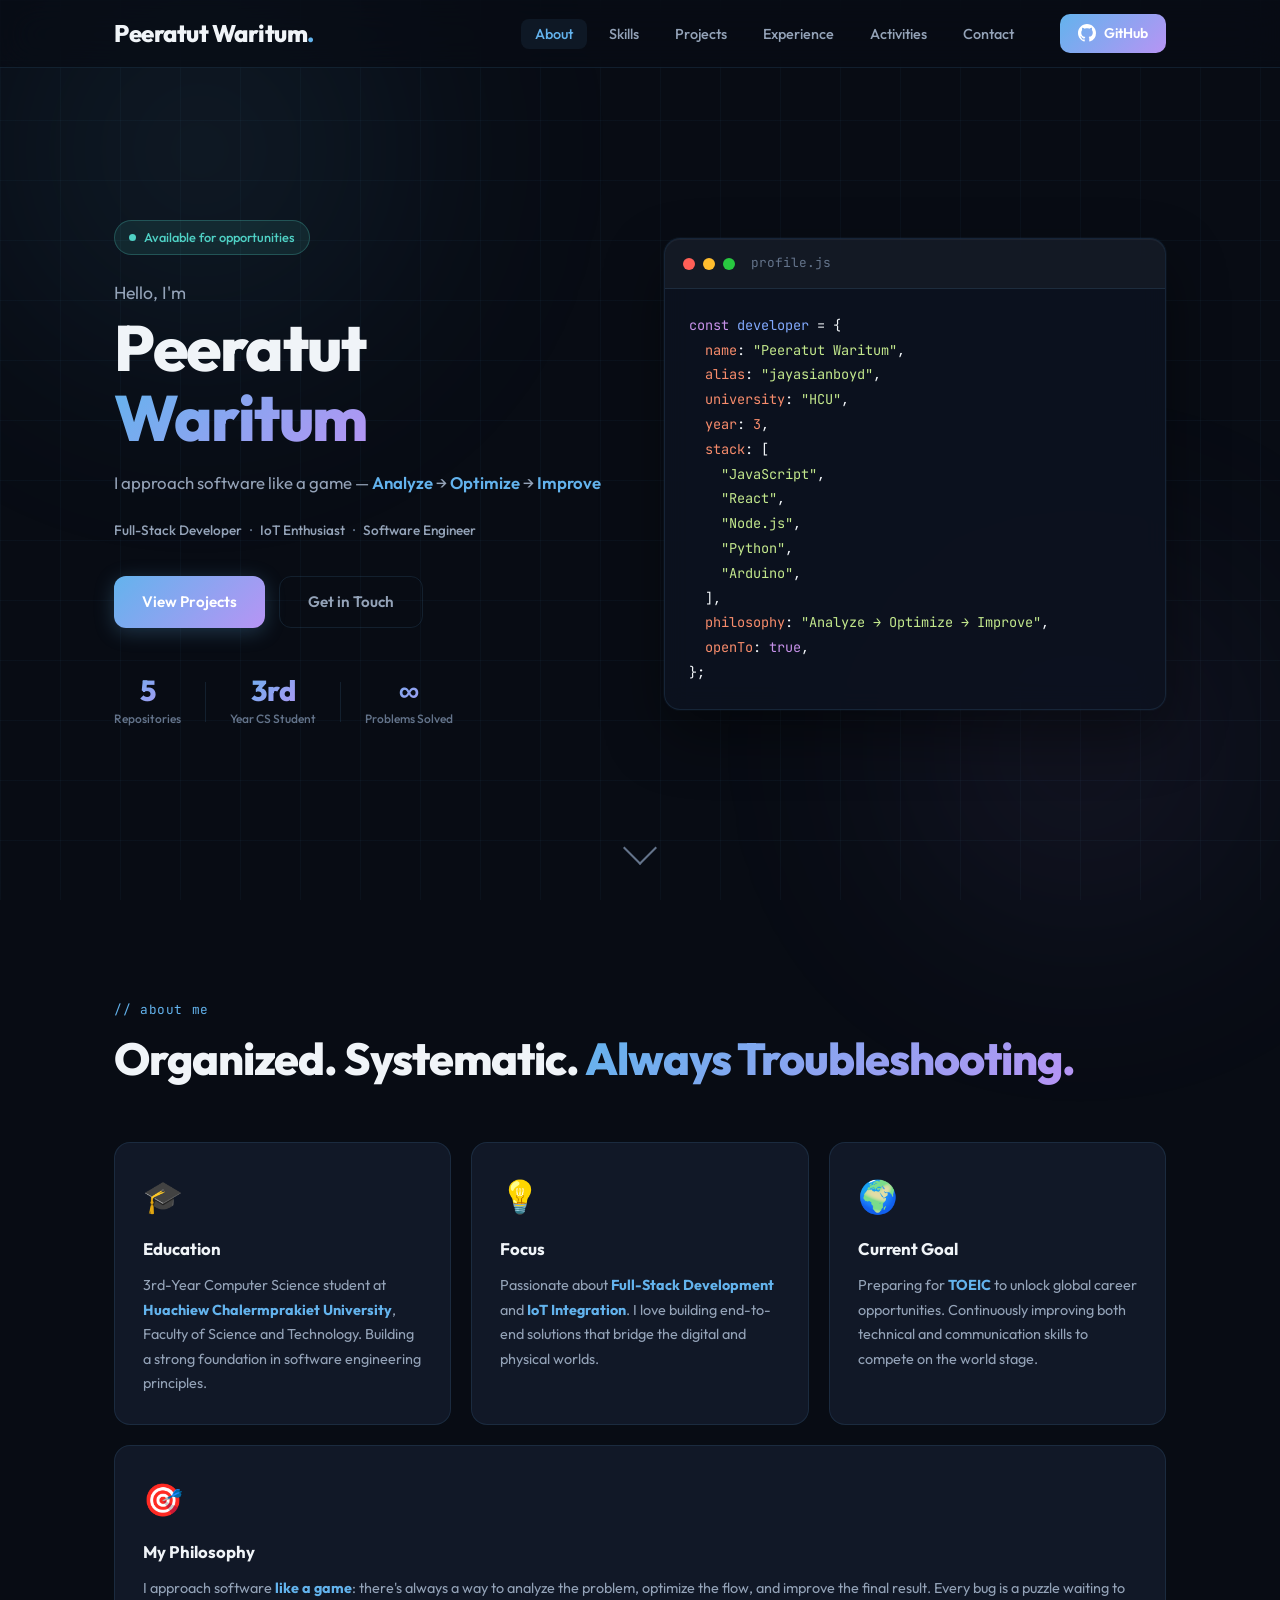
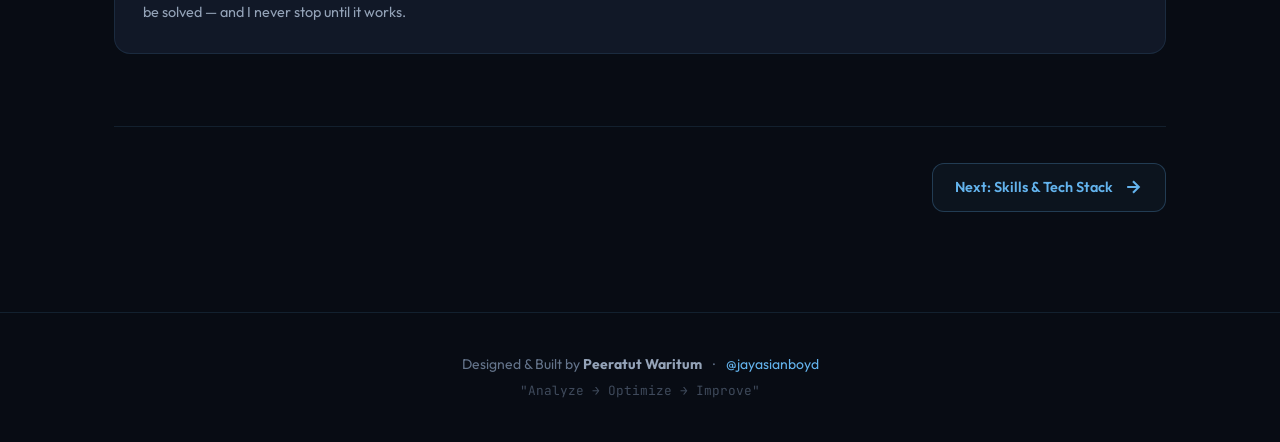
==== commit 9e43e138: "d1" ====
--- a/index.html
+++ b/index.html
@@ -20,14 +20,14 @@
   <!-- Navigation -->
   <nav id="navbar">
     <div class="nav-container">
-      <a href="#hero" class="nav-logo">Peeratut Waritum<span class="dot">.</span></a>
+      <a href="index.html" class="nav-logo">Peeratut Waritum<span class="dot">.</span></a>
       <ul class="nav-links">
-        <li><a href="#about" id="nav-about">About</a></li>
-        <li><a href="#skills" id="nav-skills">Skills</a></li>
-        <li><a href="#projects" id="nav-projects">Projects</a></li>
-        <li><a href="#experience" id="nav-experience">Experience</a></li>
-        <li><a href="#activities" id="nav-activities">Activities</a></li>
-        <li><a href="#contact" id="nav-contact">Contact</a></li>
+        <li><a href="index.html" id="nav-about" class="nav-active">About</a></li>
+        <li><a href="skills.html" id="nav-skills">Skills</a></li>
+        <li><a href="projects.html" id="nav-projects">Projects</a></li>
+        <li><a href="experience.html" id="nav-experience">Experience</a></li>
+        <li><a href="activities.html" id="nav-activities">Activities</a></li>
+        <li><a href="contact.html" id="nav-contact">Contact</a></li>
       </ul>
       <a href="https://github.com/jayasianboyd" target="_blank" rel="noopener" class="nav-cta" id="nav-github-btn">
         <svg width="18" height="18" viewBox="0 0 24 24" fill="currentColor">
@@ -67,11 +67,11 @@
         <span class="role-divider">·</span>
         <span class="role-tag">IoT Enthusiast</span>
         <span class="role-divider">·</span>
-        <span class="role-tag">CS Student</span>
+        <span class="role-tag">Software Engineer</span>
       </div>
       <div class="hero-actions">
-        <a href="#projects" class="btn btn-primary" id="hero-projects-btn">View Projects</a>
-        <a href="#contact" class="btn btn-ghost" id="hero-contact-btn">Get in Touch</a>
+        <a href="projects.html" class="btn btn-primary" id="hero-projects-btn">View Projects</a>
+        <a href="contact.html" class="btn btn-ghost" id="hero-contact-btn">Get in Touch</a>
       </div>
       <div class="hero-stats">
         <div class="stat">
@@ -152,430 +152,15 @@
             works.</p>
         </div>
       </div>
-    </div>
-  </section>
 
-  <!-- Skills Section -->
-  <section id="skills">
-    <div class="container">
-      <div class="section-label">// tech stack</div>
-      <h2 class="section-title">Tools I Work <span class="gradient-text">With</span></h2>
-      <div class="skills-grid">
-
-        <div class="skill-category" id="skill-frontend">
-          <div class="skill-cat-header">
-            <span class="skill-cat-icon">🖥️</span>
-            <h3>Frontend</h3>
-          </div>
-          <div class="skill-tags">
-            <span class="skill-tag skill-js">JavaScript</span>
-            <span class="skill-tag skill-react">React</span>
-            <span class="skill-tag skill-html">HTML5</span>
-            <span class="skill-tag skill-css">CSS3</span>
-          </div>
-        </div>
-
-        <div class="skill-category" id="skill-backend">
-          <div class="skill-cat-header">
-            <span class="skill-cat-icon">⚙️</span>
-            <h3>Backend</h3>
-          </div>
-          <div class="skill-tags">
-            <span class="skill-tag skill-node">Node.js</span>
-            <span class="skill-tag skill-python">Python</span>
-            <span class="skill-tag skill-php">PHP</span>
-          </div>
-        </div>
-
-        <div class="skill-category" id="skill-iot">
-          <div class="skill-cat-header">
-            <span class="skill-cat-icon">📡</span>
-            <h3>IoT & Hardware</h3>
-          </div>
-          <div class="skill-tags">
-            <span class="skill-tag skill-arduino">Arduino</span>
-            <span class="skill-tag skill-embedded">Embedded C</span>
-          </div>
-        </div>
-
-        <div class="skill-category" id="skill-tools">
-          <div class="skill-cat-header">
-            <span class="skill-cat-icon">🛠️</span>
-            <h3>Tools & Platforms</h3>
-          </div>
-          <div class="skill-tags">
-            <span class="skill-tag skill-git">Git</span>
-            <span class="skill-tag skill-github">GitHub</span>
-            <span class="skill-tag skill-vscode">VS Code</span>
-          </div>
-        </div>
-
-      </div>
-
-      <!-- Proficiency Bars -->
-      <div class="proficiency-grid">
-        <div class="proficiency-item">
-          <div class="prof-label"><span>JavaScript</span><span class="prof-pct">85%</span></div>
-          <div class="prof-bar">
-            <div class="prof-fill" data-width="85" style="--w:85%"></div>
-          </div>
-        </div>
-        <div class="proficiency-item">
-          <div class="prof-label"><span>React</span><span class="prof-pct">75%</span></div>
-          <div class="prof-bar">
-            <div class="prof-fill" data-width="75" style="--w:75%"></div>
-          </div>
-        </div>
-        <div class="proficiency-item">
-          <div class="prof-label"><span>Python</span><span class="prof-pct">80%</span></div>
-          <div class="prof-bar">
-            <div class="prof-fill" data-width="80" style="--w:80%"></div>
-          </div>
-        </div>
-        <div class="proficiency-item">
-          <div class="prof-label"><span>Node.js</span><span class="prof-pct">70%</span></div>
-          <div class="prof-bar">
-            <div class="prof-fill" data-width="70" style="--w:70%"></div>
-          </div>
-        </div>
-        <div class="proficiency-item">
-          <div class="prof-label"><span>Arduino / IoT</span><span class="prof-pct">72%</span></div>
-          <div class="prof-bar">
-            <div class="prof-fill" data-width="72" style="--w:72%"></div>
-          </div>
-        </div>
-        <div class="proficiency-item">
-          <div class="prof-label"><span>PHP</span><span class="prof-pct">60%</span></div>
-          <div class="prof-bar">
-            <div class="prof-fill" data-width="60" style="--w:60%"></div>
-          </div>
-        </div>
-      </div>
-    </div>
-  </section>
-
-  <!-- Projects Section -->
-  <section id="projects">
-    <div class="container">
-      <div class="section-label">// projects</div>
-      <h2 class="section-title">Things I've <span class="gradient-text">Built</span></h2>
-      <div class="projects-grid">
-
-        <div class="project-card" id="project-dooduang">
-          <div class="project-top">
-            <div class="project-icon-wrap">📱</div>
-            <div class="project-links">
-              <a href="https://github.com/jayasianboyd/Dooduang" target="_blank" rel="noopener" aria-label="GitHub link"
-                class="icon-link">
-                <svg width="20" height="20" viewBox="0 0 24 24" fill="currentColor">
-                  <path
-                    d="M12 0C5.37 0 0 5.37 0 12c0 5.31 3.435 9.795 8.205 11.385.6.105.825-.255.825-.57 0-.285-.015-1.23-.015-2.235-3.015.555-3.795-.735-4.035-1.41-.135-.345-.72-1.41-1.23-1.695-.42-.225-1.02-.78-.015-.795.945-.015 1.62.87 1.845 1.23 1.08 1.815 2.805 1.305 3.495.99.105-.78.42-1.305.765-1.605-2.67-.3-5.46-1.335-5.46-5.925 0-1.305.465-2.385 1.23-3.225-.12-.3-.54-1.53.12-3.18 0 0 1.005-.315 3.3 1.23.96-.27 1.98-.405 3-.405s2.04.135 3 .405c2.295-1.56 3.3-1.23 3.3-1.23.66 1.65.24 2.88.12 3.18.765.84 1.23 1.905 1.23 3.225 0 4.605-2.805 5.625-5.475 5.925.435.375.81 1.095.81 2.22 0 1.605-.015 2.895-.015 3.3 0 .315.225.69.825.57A12.02 12.02 0 0 0 24 12c0-6.63-5.37-12-12-12z" />
-                </svg>
-              </a>
-            </div>
-          </div>
-          <h3 class="project-name">Dooduang</h3>
-          <p class="project-desc">A JavaScript web application project built with modern web technologies. Showcasing
-            frontend development skills with interactive UI elements.</p>
-          <div class="project-tags">
-            <span class="p-tag">JavaScript</span>
-            <span class="p-tag">Web App</span>
-          </div>
-        </div>
-
-        <div class="project-card project-featured" id="project-library-face">
-          <div class="featured-badge">Featured</div>
-          <div class="project-top">
-            <div class="project-icon-wrap">🤖</div>
-            <div class="project-links">
-              <a href="https://github.com/jayasianboyd/Library-Face-Recognition" target="_blank" rel="noopener"
-                aria-label="GitHub link" class="icon-link">
-                <svg width="20" height="20" viewBox="0 0 24 24" fill="currentColor">
-                  <path
-                    d="M12 0C5.37 0 0 5.37 0 12c0 5.31 3.435 9.795 8.205 11.385.6.105.825-.255.825-.57 0-.285-.015-1.23-.015-2.235-3.015.555-3.795-.735-4.035-1.41-.135-.345-.72-1.41-1.23-1.695-.42-.225-1.02-.78-.015-.795.945-.015 1.62.87 1.845 1.23 1.08 1.815 2.805 1.305 3.495.99.105-.78.42-1.305.765-1.605-2.67-.3-5.46-1.335-5.46-5.925 0-1.305.465-2.385 1.23-3.225-.12-.3-.54-1.53.12-3.18 0 0 1.005-.315 3.3 1.23.96-.27 1.98-.405 3-.405s2.04.135 3 .405c2.295-1.56 3.3-1.23 3.3-1.23.66 1.65.24 2.88.12 3.18.765.84 1.23 1.905 1.23 3.225 0 4.605-2.805 5.625-5.475 5.925.435.375.81 1.095.81 2.22 0 1.605-.015 2.895-.015 3.3 0 .315.225.69.825.57A12.02 12.02 0 0 0 24 12c0-6.63-5.37-12-12-12z" />
-                </svg>
-              </a>
-            </div>
-          </div>
-          <h3 class="project-name">Library Face Recognition</h3>
-          <p class="project-desc">An intelligent library access system leveraging face recognition technology. Automates
-            user authentication and streamlines library management workflows.</p>
-          <div class="project-tags">
-            <span class="p-tag">HTML</span>
-            <span class="p-tag">AI / CV</span>
-            <span class="p-tag">Face Recognition</span>
-          </div>
-        </div>
-
-        <div class="project-card" id="project-parking">
-          <div class="project-top">
-            <div class="project-icon-wrap">🚗</div>
-            <div class="project-links">
-              <a href="https://github.com/jayasianboyd/parking_system1" target="_blank" rel="noopener"
-                aria-label="GitHub link" class="icon-link">
-                <svg width="20" height="20" viewBox="0 0 24 24" fill="currentColor">
-                  <path
-                    d="M12 0C5.37 0 0 5.37 0 12c0 5.31 3.435 9.795 8.205 11.385.6.105.825-.255.825-.57 0-.285-.015-1.23-.015-2.235-3.015.555-3.795-.735-4.035-1.41-.135-.345-.72-1.41-1.23-1.695-.42-.225-1.02-.78-.015-.795.945-.015 1.62.87 1.845 1.23 1.08 1.815 2.805 1.305 3.495.99.105-.78.42-1.305.765-1.605-2.67-.3-5.46-1.335-5.46-5.925 0-1.305.465-2.385 1.23-3.225-.12-.3-.54-1.53.12-3.18 0 0 1.005-.315 3.3 1.23.96-.27 1.98-.405 3-.405s2.04.135 3 .405c2.295-1.56 3.3-1.23 3.3-1.23.66 1.65.24 2.88.12 3.18.765.84 1.23 1.905 1.23 3.225 0 4.605-2.805 5.625-5.475 5.925.435.375.81 1.095.81 2.22 0 1.605-.015 2.895-.015 3.3 0 .315.225.69.825.57A12.02 12.02 0 0 0 24 12c0-6.63-5.37-12-12-12z" />
-                </svg>
-              </a>
-            </div>
-          </div>
-          <h3 class="project-name">Parking System</h3>
-          <p class="project-desc">A comprehensive parking management system built with PHP. Handles vehicle
-            registration, slot allocation, and real-time parking space monitoring.</p>
-          <div class="project-tags">
-            <span class="p-tag">PHP</span>
-            <span class="p-tag">System Design</span>
-            <span class="p-tag">Database</span>
-          </div>
-        </div>
-
-        <div class="project-card" id="project-puzzle">
-          <div class="project-top">
-            <div class="project-icon-wrap">🧩</div>
-            <div class="project-links">
-              <a href="https://github.com/jayasianboyd/15-puzzle" target="_blank" rel="noopener"
-                aria-label="GitHub link" class="icon-link">
-                <svg width="20" height="20" viewBox="0 0 24 24" fill="currentColor">
-                  <path
-                    d="M12 0C5.37 0 0 5.37 0 12c0 5.31 3.435 9.795 8.205 11.385.6.105.825-.255.825-.57 0-.285-.015-1.23-.015-2.235-3.015.555-3.795-.735-4.035-1.41-.135-.345-.72-1.41-1.23-1.695-.42-.225-1.02-.78-.015-.795.945-.015 1.62.87 1.845 1.23 1.08 1.815 2.805 1.305 3.495.99.105-.78.42-1.305.765-1.605-2.67-.3-5.46-1.335-5.46-5.925 0-1.305.465-2.385 1.23-3.225-.12-.3-.54-1.53.12-3.18 0 0 1.005-.315 3.3 1.23.96-.27 1.98-.405 3-.405s2.04.135 3 .405c2.295-1.56 3.3-1.23 3.3-1.23.66 1.65.24 2.88.12 3.18.765.84 1.23 1.905 1.23 3.225 0 4.605-2.805 5.625-5.475 5.925.435.375.81 1.095.81 2.22 0 1.605-.015 2.895-.015 3.3 0 .315.225.69.825.57A12.02 12.02 0 0 0 24 12c0-6.63-5.37-12-12-12z" />
-                </svg>
-              </a>
-            </div>
-          </div>
-          <h3 class="project-name">15-Puzzle Game</h3>
-          <p class="project-desc">A classic 15-puzzle sliding game implemented in JavaScript. Demonstrates algorithmic
-            thinking, DOM manipulation, and game state management skills.</p>
-          <div class="project-tags">
-            <span class="p-tag">JavaScript</span>
-            <span class="p-tag">Algorithm</span>
-            <span class="p-tag">Game</span>
-          </div>
-        </div>
-
-      </div>
-
-      <div class="projects-cta">
-        <a href="https://github.com/jayasianboyd?tab=repositories" target="_blank" rel="noopener"
-          class="btn btn-outline" id="all-repos-btn">
-          View All Repositories
-          <svg width="16" height="16" viewBox="0 0 24 24" fill="none" stroke="currentColor" stroke-width="2">
-            <path d="M18 13v6a2 2 0 0 1-2 2H5a2 2 0 0 1-2-2V8a2 2 0 0 1 2-2h6" />
-            <polyline points="15 3 21 3 21 9" />
-            <line x1="10" y1="14" x2="21" y2="3" />
+      <!-- Page Navigation -->
+      <div class="page-nav">
+        <a href="skills.html" class="page-nav-next" id="go-skills-btn">
+          Next: Skills & Tech Stack
+          <svg width="20" height="20" viewBox="0 0 24 24" fill="none" stroke="currentColor" stroke-width="2.5">
+            <path d="M5 12h14M12 5l7 7-7 7" />
           </svg>
         </a>
-      </div>
-    </div>
-  </section>
-
-  <!-- Experience Section -->
-  <section id="experience">
-    <div class="container">
-      <div class="section-label">// experience & education</div>
-      <h2 class="section-title">My <span class="gradient-text">Journey</span></h2>
-      <div class="timeline">
-
-        <div class="timeline-item" id="exp-hcu">
-          <div class="timeline-dot"></div>
-          <div class="timeline-date">2024 — Present</div>
-          <div class="timeline-card">
-            <div class="timeline-badge">🎓 Education</div>
-            <h3>B.Sc. Computer Science</h3>
-            <p class="timeline-org">Huachiew Chalermprakiet University · Faculty of Science & Technology</p>
-            <p class="timeline-desc">Currently in 3rd year, focusing on full-stack development, IoT systems, and software engineering principles. Building a strong foundation across both theory and hands-on projects.</p>
-            <div class="timeline-tags">
-              <span class="tl-tag">Full-Stack Dev</span>
-              <span class="tl-tag">IoT</span>
-              <span class="tl-tag">Software Engineering</span>
-            </div>
-          </div>
-        </div>
-
-        <div class="timeline-item" id="exp-facerec">
-          <div class="timeline-dot"></div>
-          <div class="timeline-date">2024</div>
-          <div class="timeline-card">
-            <div class="timeline-badge">🤖 Project</div>
-            <h3>Library Face Recognition System</h3>
-            <p class="timeline-org">Academic Project · HCU</p>
-            <p class="timeline-desc">Designed and developed an intelligent library access system using face recognition technology to automate user authentication and streamline library management.</p>
-            <div class="timeline-tags">
-              <span class="tl-tag">AI / Computer Vision</span>
-              <span class="tl-tag">HTML</span>
-              <span class="tl-tag">Python</span>
-            </div>
-          </div>
-        </div>
-
-        <div class="timeline-item" id="exp-parking">
-          <div class="timeline-dot"></div>
-          <div class="timeline-date">2023</div>
-          <div class="timeline-card">
-            <div class="timeline-badge">🚗 Project</div>
-            <h3>Smart Parking Management System</h3>
-            <p class="timeline-org">Academic Project · HCU</p>
-            <p class="timeline-desc">Built a full parking management web system with PHP covering vehicle registration, slot allocation, and real-time space monitoring — applying both backend logic and database design skills.</p>
-            <div class="timeline-tags">
-              <span class="tl-tag">PHP</span>
-              <span class="tl-tag">MySQL</span>
-              <span class="tl-tag">System Design</span>
-            </div>
-          </div>
-        </div>
-
-      </div>
-    </div>
-  </section>
-
-  <!-- Certificates Section -->
-  <section id="certificates">
-    <div class="container">
-      <div class="section-label">// certificates</div>
-      <h2 class="section-title">Achievements & <span class="gradient-text">Certifications</span></h2>
-      <div class="cert-grid">
-
-        <div class="cert-card" id="cert-hcu-honor">
-          <div class="cert-icon">🏅</div>
-          <div class="cert-body">
-            <h3>Academic Excellence Award</h3>
-            <p class="cert-issuer">Huachiew Chalermprakiet University</p>
-            <p class="cert-desc">Recognized for outstanding academic performance, exemplary conduct, volunteering spirit, and positive contribution to the university community.</p>
-          </div>
-        </div>
-
-        <div class="cert-card" id="cert-github">
-          <div class="cert-icon">🐙</div>
-          <div class="cert-body">
-            <h3>GitHub Profile — Active Developer</h3>
-            <p class="cert-issuer">GitHub · @jayasianboyd</p>
-            <p class="cert-desc">Maintained an active open-source presence with 5 public repositories spanning JavaScript, Python, PHP, and HTML projects.</p>
-          </div>
-        </div>
-
-        <div class="cert-card" id="cert-toeic">
-          <div class="cert-icon">🌍</div>
-          <div class="cert-body">
-            <h3>TOEIC Preparation</h3>
-            <p class="cert-issuer">In Progress</p>
-            <p class="cert-desc">Actively preparing for the TOEIC examination to achieve international English proficiency certification and unlock global career opportunities.</p>
-          </div>
-        </div>
-
-        <div class="cert-card" id="cert-iot">
-          <div class="cert-icon">📡</div>
-          <div class="cert-body">
-            <h3>IoT & Arduino Development</h3>
-            <p class="cert-issuer">Self-Directed Learning</p>
-            <p class="cert-desc">Hands-on experience in embedded systems and IoT hardware integration using Arduino — bridging the digital and physical worlds through code.</p>
-          </div>
-        </div>
-
-      </div>
-    </div>
-  </section>
-
-  <!-- Activities Section -->
-  <section id="activities">
-    <div class="container">
-      <div class="section-label">// activities</div>
-      <h2 class="section-title">Beyond the <span class="gradient-text">Code</span></h2>
-      <p class="activities-subtitle">University life, tech communities, and personal growth beyond the keyboard.</p>
-      <div class="activities-grid">
-
-        <div class="activity-card" id="act-hcu">
-          <div class="activity-year">2024</div>
-          <div class="activity-icon">🏫</div>
-          <h3>CS Student at HCU</h3>
-          <p>Actively engaged in the Faculty of Science & Technology at Huachiew Chalermprakiet University — attending workshops, seminars, and participating in department events.</p>
-        </div>
-
-        <div class="activity-card" id="act-iot-project">
-          <div class="activity-year">2024</div>
-          <div class="activity-icon">⚡</div>
-          <h3>IoT Integration Projects</h3>
-          <p>Explored the world of hardware-software integration through Arduino-based IoT projects, developing sensors and embedded solutions for real-world scenarios.</p>
-        </div>
-
-        <div class="activity-card" id="act-fullstack">
-          <div class="activity-year">2023–2024</div>
-          <div class="activity-icon">💻</div>
-          <h3>Full-Stack Development</h3>
-          <p>Self-driven learning journey across the full web stack — from building interactive frontends with React to backend APIs with Node.js and Python.</p>
-        </div>
-
-        <div class="activity-card" id="act-toeic">
-          <div class="activity-year">2025</div>
-          <div class="activity-icon">📝</div>
-          <h3>TOEIC Preparation</h3>
-          <p>Undertaking TOEIC examination preparation to strengthen English communication skills and expand career opportunities on the international stage.</p>
-        </div>
-
-        <div class="activity-card" id="act-github">
-          <div class="activity-year">Ongoing</div>
-          <div class="activity-icon">🐙</div>
-          <h3>Open Source on GitHub</h3>
-          <p>Maintaining public repositories and contributing to collaborative coding. Every project is an opportunity to practice best practices and share knowledge.</p>
-        </div>
-
-        <div class="activity-card" id="act-puzzle">
-          <div class="activity-year">2023</div>
-          <div class="activity-icon">🧩</div>
-          <h3>Game & Algorithm Projects</h3>
-          <p>Implemented classic algorithmic challenges including the 15-Puzzle sliding game — developing stronger problem-solving and logical thinking skills through play.</p>
-        </div>
-
-      </div>
-    </div>
-  </section>
-
-  <!-- Contact Section -->
-  <section id="contact">
-    <div class="container">
-      <div class="section-label">// contact</div>
-      <h2 class="section-title">Let's <span class="gradient-text">Connect</span></h2>
-      <p class="contact-subtitle">I'm currently open to internship and collaboration opportunities. Feel free to reach out!</p>
-      <div class="contact-grid contact-grid-2">
-        <a href="https://github.com/jayasianboyd" target="_blank" rel="noopener" class="contact-card" id="contact-github">
-          <div class="contact-icon">
-            <svg width="28" height="28" viewBox="0 0 24 24" fill="currentColor">
-              <path d="M12 0C5.37 0 0 5.37 0 12c0 5.31 3.435 9.795 8.205 11.385.6.105.825-.255.825-.57 0-.285-.015-1.23-.015-2.235-3.015.555-3.795-.735-4.035-1.41-.135-.345-.72-1.41-1.23-1.695-.42-.225-1.02-.78-.015-.795.945-.015 1.62.87 1.845 1.23 1.08 1.815 2.805 1.305 3.495.99.105-.78.42-1.305.765-1.605-2.67-.3-5.46-1.335-5.46-5.925 0-1.305.465-2.385 1.23-3.225-.12-.3-.54-1.53.12-3.18 0 0 1.005-.315 3.3 1.23.96-.27 1.98-.405 3-.405s2.04.135 3 .405c2.295-1.56 3.3-1.23 3.3-1.23.66 1.65.24 2.88.12 3.18.765.84 1.23 1.905 1.23 3.225 0 4.605-2.805 5.625-5.475 5.925.435.375.81 1.095.81 2.22 0 1.605-.015 2.895-.015 3.3 0 .315.225.69.825.57A12.02 12.02 0 0 0 24 12c0-6.63-5.37-12-12-12z" />
-            </svg>
-          </div>
-          <div class="contact-info">
-            <span class="contact-label">GitHub</span>
-            <span class="contact-value">@jayasianboyd</span>
-          </div>
-          <div class="contact-arrow">→</div>
-        </a>
-        <div class="contact-card" id="contact-location">
-          <div class="contact-icon">📍</div>
-          <div class="contact-info">
-            <span class="contact-label">Location</span>
-            <span class="contact-value">Bangkok, Thailand</span>
-          </div>
-        </div>
-        <div class="contact-card" id="contact-university">
-          <div class="contact-icon">🎓</div>
-          <div class="contact-info">
-            <span class="contact-label">University</span>
-            <span class="contact-value">Huachiew Chalermprakiet University</span>
-          </div>
-        </div>
-        <div class="contact-card" id="contact-status">
-          <div class="contact-icon">✅</div>
-          <div class="contact-info">
-            <span class="contact-label">Status</span>
-            <span class="contact-value">Open to Opportunities</span>
-          </div>
-        </div>
-      </div>
-      <div class="contact-cta-box" id="contact-cta-box">
-        <div class="cta-box-inner">
-          <h3>Looking for an Internship</h3>
-          <p>I'm actively seeking internship positions in Full-Stack Development or IoT. Let's discuss how I can contribute to your team!</p>
-          <a href="https://github.com/jayasianboyd" target="_blank" rel="noopener" class="btn btn-primary" id="contact-cta-btn">View My GitHub</a>
-        </div>
       </div>
     </div>
   </section>
--- a/style.css
+++ b/style.css
@@ -37,6 +37,71 @@
 /* ---- Reset ---- */
 *, *::before, *::after { box-sizing: border-box; margin: 0; padding: 0; }
 
+/* ---- Multi-page: Inner page background ---- */
+.page-hero-bg {
+  position: fixed;
+  inset: 0;
+  pointer-events: none;
+  z-index: 0;
+}
+
+/* ---- Multi-page: Section with navbar offset ---- */
+.page-section {
+  padding-top: calc(var(--nav-h) + 72px);
+  padding-bottom: 100px;
+  position: relative;
+  z-index: 1;
+}
+
+/* ---- Multi-page: Prev / Next navigation ---- */
+.page-nav {
+  display: flex;
+  align-items: center;
+  justify-content: space-between;
+  margin-top: 72px;
+  padding-top: 36px;
+  border-top: 1px solid var(--border);
+  gap: 16px;
+  flex-wrap: wrap;
+}
+
+.page-nav-prev,
+.page-nav-next {
+  display: inline-flex;
+  align-items: center;
+  gap: 10px;
+  padding: 12px 22px;
+  border-radius: 12px;
+  font-size: 0.9rem;
+  font-weight: 600;
+  background: var(--bg-card);
+  border: 1px solid var(--border);
+  color: var(--text-secondary);
+  transition: all var(--transition);
+}
+
+.page-nav-prev:hover,
+.page-nav-next:hover {
+  border-color: var(--border-hover);
+  background: var(--bg-card-hover);
+  color: var(--text-primary);
+  transform: translateY(-2px);
+  box-shadow: 0 12px 28px rgba(0,0,0,0.2);
+}
+
+.page-nav-next {
+  margin-left: auto;
+  color: var(--accent-blue);
+  border-color: rgba(99, 179, 237, 0.25);
+  background: rgba(99, 179, 237, 0.05);
+}
+
+.page-nav-next:hover {
+  background: rgba(99, 179, 237, 0.12);
+  border-color: var(--accent-blue);
+  color: #fff;
+}
+
 html {
   scroll-behavior: smooth;
   scrollbar-width: thin;
@@ -117,6 +182,11 @@
 
 .nav-links a:hover {
   color: var(--text-primary);
+  background: rgba(99, 179, 237, 0.08);
+}
+
+.nav-links a.nav-active {
+  color: var(--accent-blue);
   background: rgba(99, 179, 237, 0.08);
 }
 
@@ -628,8 +698,6 @@
   gap: 20px 40px;
 }
 
-.proficiency-item { }
-
 .prof-label {
   display: flex;
   justify-content: space-between;
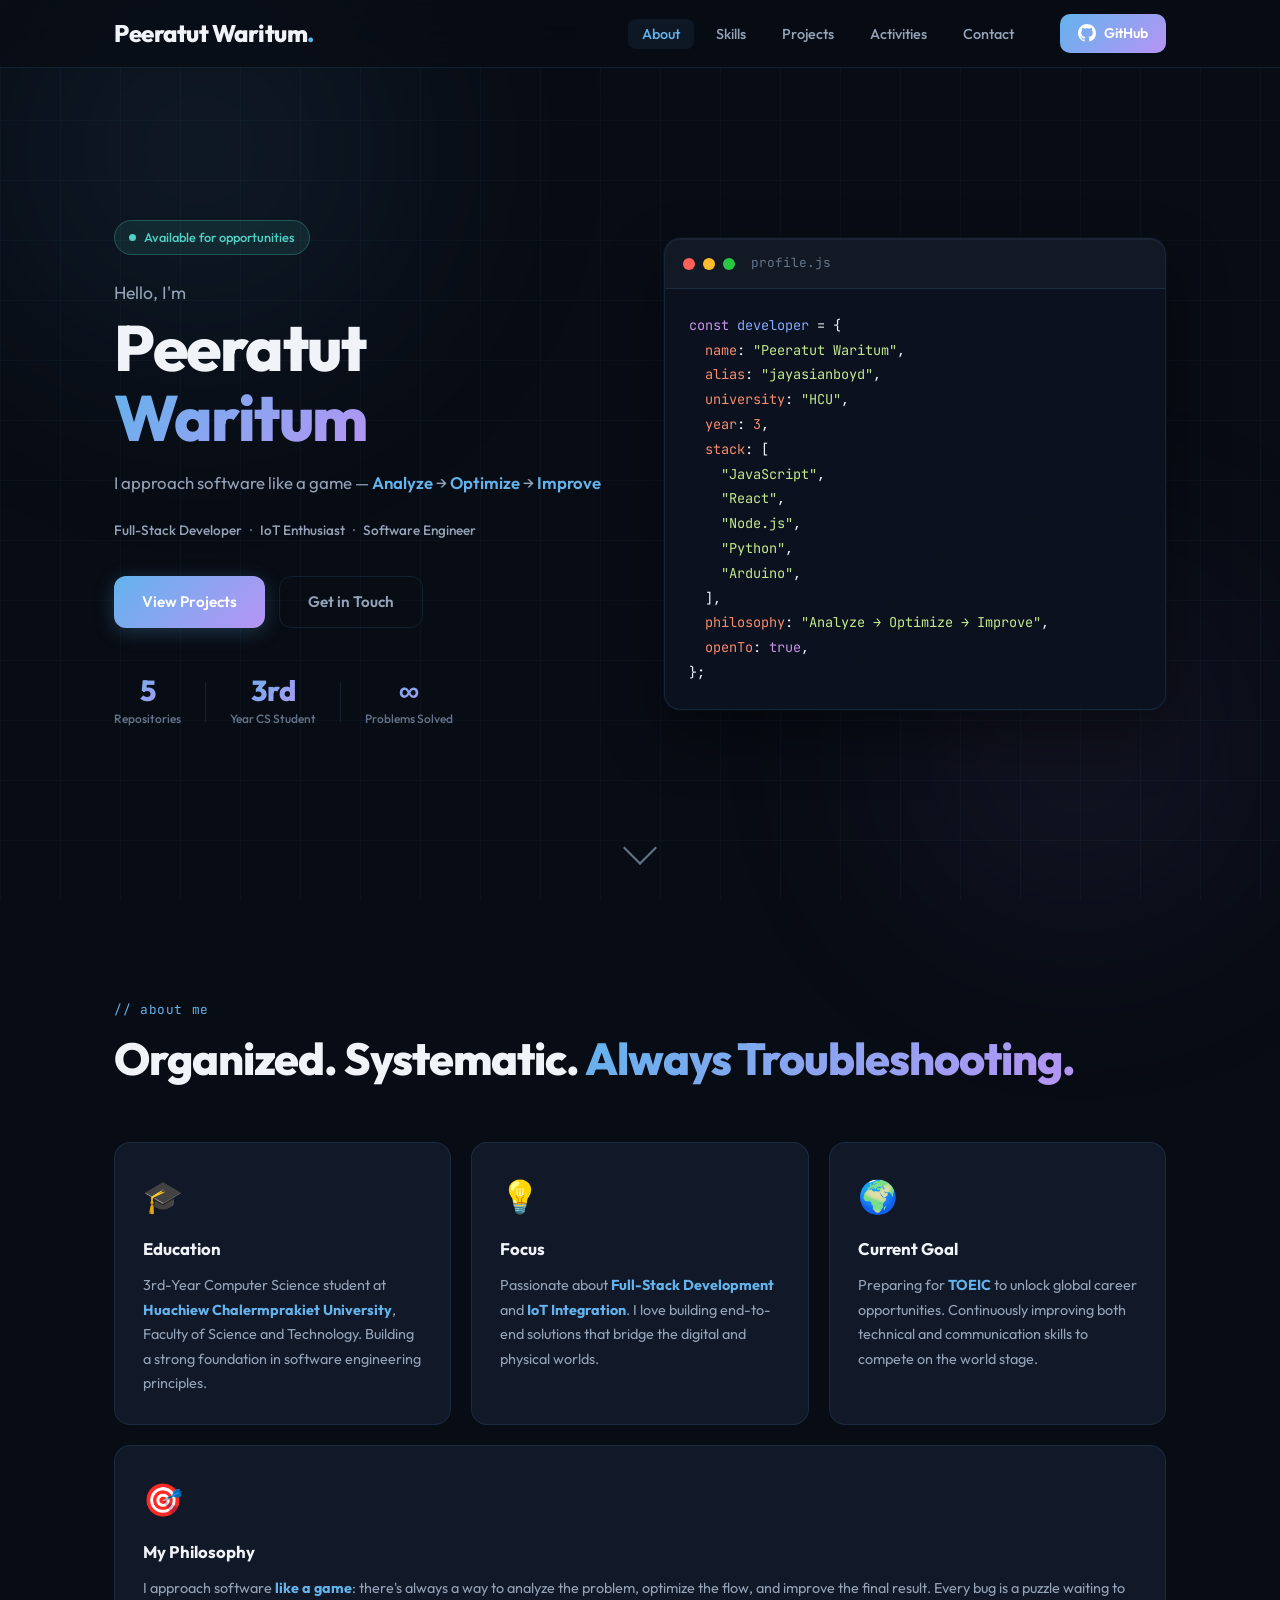
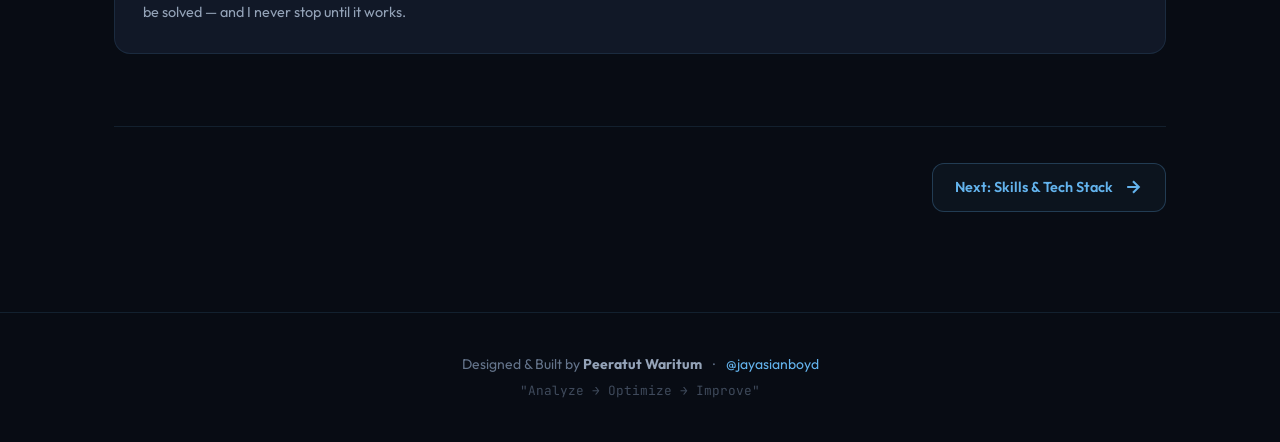
==== commit 18f29d9f: "feat: implement image lightbox functionality and remove experience page" ====
--- a/index.html
+++ b/index.html
@@ -25,7 +25,6 @@
         <li><a href="index.html" id="nav-about" class="nav-active">About</a></li>
         <li><a href="skills.html" id="nav-skills">Skills</a></li>
         <li><a href="projects.html" id="nav-projects">Projects</a></li>
-        <li><a href="experience.html" id="nav-experience">Experience</a></li>
         <li><a href="activities.html" id="nav-activities">Activities</a></li>
         <li><a href="contact.html" id="nav-contact">Contact</a></li>
       </ul>
--- a/style.css
+++ b/style.css
@@ -1216,6 +1216,74 @@
   z-index: 1;
 }
 
+.activity-image {
+  width: 100%;
+  height: 180px;
+  border-radius: calc(var(--radius) - 8px);
+  overflow: hidden;
+  margin-bottom: 18px;
+  background: rgba(99, 179, 237, 0.03);
+  border: 1px dashed rgba(99, 179, 237, 0.25);
+  display: flex;
+  align-items: center;
+  justify-content: center;
+  position: relative;
+  z-index: 1;
+}
+
+.activity-image img {
+  width: 100%;
+  height: 100%;
+  object-fit: cover;
+  transition: transform var(--transition);
+}
+
+.activity-card:hover .activity-image:not(:has(.image-gallery)) img {
+  transform: scale(1.05);
+}
+
+.image-gallery {
+  display: flex;
+  width: 100%;
+  height: 100%;
+  gap: 4px;
+  overflow: hidden;
+}
+
+.image-gallery img {
+  flex: 1;
+  width: 0;
+  height: 100%;
+  object-fit: cover;
+  transition: flex var(--transition), filter var(--transition);
+  cursor: pointer;
+}
+
+.image-gallery:hover img {
+  filter: grayscale(0.5);
+}
+
+.image-gallery img:hover {
+  flex: 2;
+  filter: grayscale(0);
+}
+
+.activity-image-placeholder {
+  display: flex;
+  flex-direction: column;
+  align-items: center;
+  gap: 8px;
+  color: var(--text-muted);
+  font-size: 0.8rem;
+  font-weight: 500;
+}
+
+.activity-image-placeholder svg {
+  width: 28px;
+  height: 28px;
+  opacity: 0.6;
+}
+
 .activity-card h3 {
   font-size: 0.95rem;
   font-weight: 700;
@@ -1231,6 +1299,73 @@
   line-height: 1.65;
   position: relative;
   z-index: 1;
+}
+
+/* ---- Lightbox / Image Zoom ---- */
+.zoomable-img {
+  cursor: zoom-in;
+  transition: transform 0.3s ease;
+}
+.zoomable-img:hover {
+  transform: scale(1.05) !important;
+}
+
+.lightbox {
+  display: none;
+  position: fixed;
+  z-index: 2000;
+  padding-top: 60px;
+  left: 0;
+  top: 0;
+  width: 100%;
+  height: 100%;
+  overflow: auto;
+  background-color: rgba(0, 0, 0, 0.9);
+  backdrop-filter: blur(8px);
+  -webkit-backdrop-filter: blur(8px);
+  opacity: 0;
+  transition: opacity 0.3s cubic-bezier(0.4, 0, 0.2, 1);
+}
+
+.lightbox.show {
+  display: block;
+  opacity: 1;
+}
+
+.lightbox-content {
+  margin: auto;
+  display: block;
+  max-width: 90%;
+  max-height: 85vh;
+  object-fit: contain;
+  border-radius: 12px;
+  box-shadow: 0 10px 40px rgba(0,0,0,0.4);
+  animation: zoomIn 0.3s cubic-bezier(0.4, 0, 0.2, 1);
+}
+
+@keyframes zoomIn {
+  from {transform: scale(0.95); opacity: 0;}
+  to {transform: scale(1); opacity: 1;}
+}
+
+.lightbox-close {
+  position: absolute;
+  top: 30px;
+  right: 40px;
+  color: #f1f1f1;
+  font-size: 40px;
+  font-weight: bold;
+  transition: 0.3s;
+  cursor: pointer;
+  z-index: 2001;
+  line-height: 1;
+}
+
+.lightbox-close:hover,
+.lightbox-close:focus {
+  color: var(--accent-blue);
+  text-decoration: none;
+  cursor: pointer;
 }
 
 /* ============================================
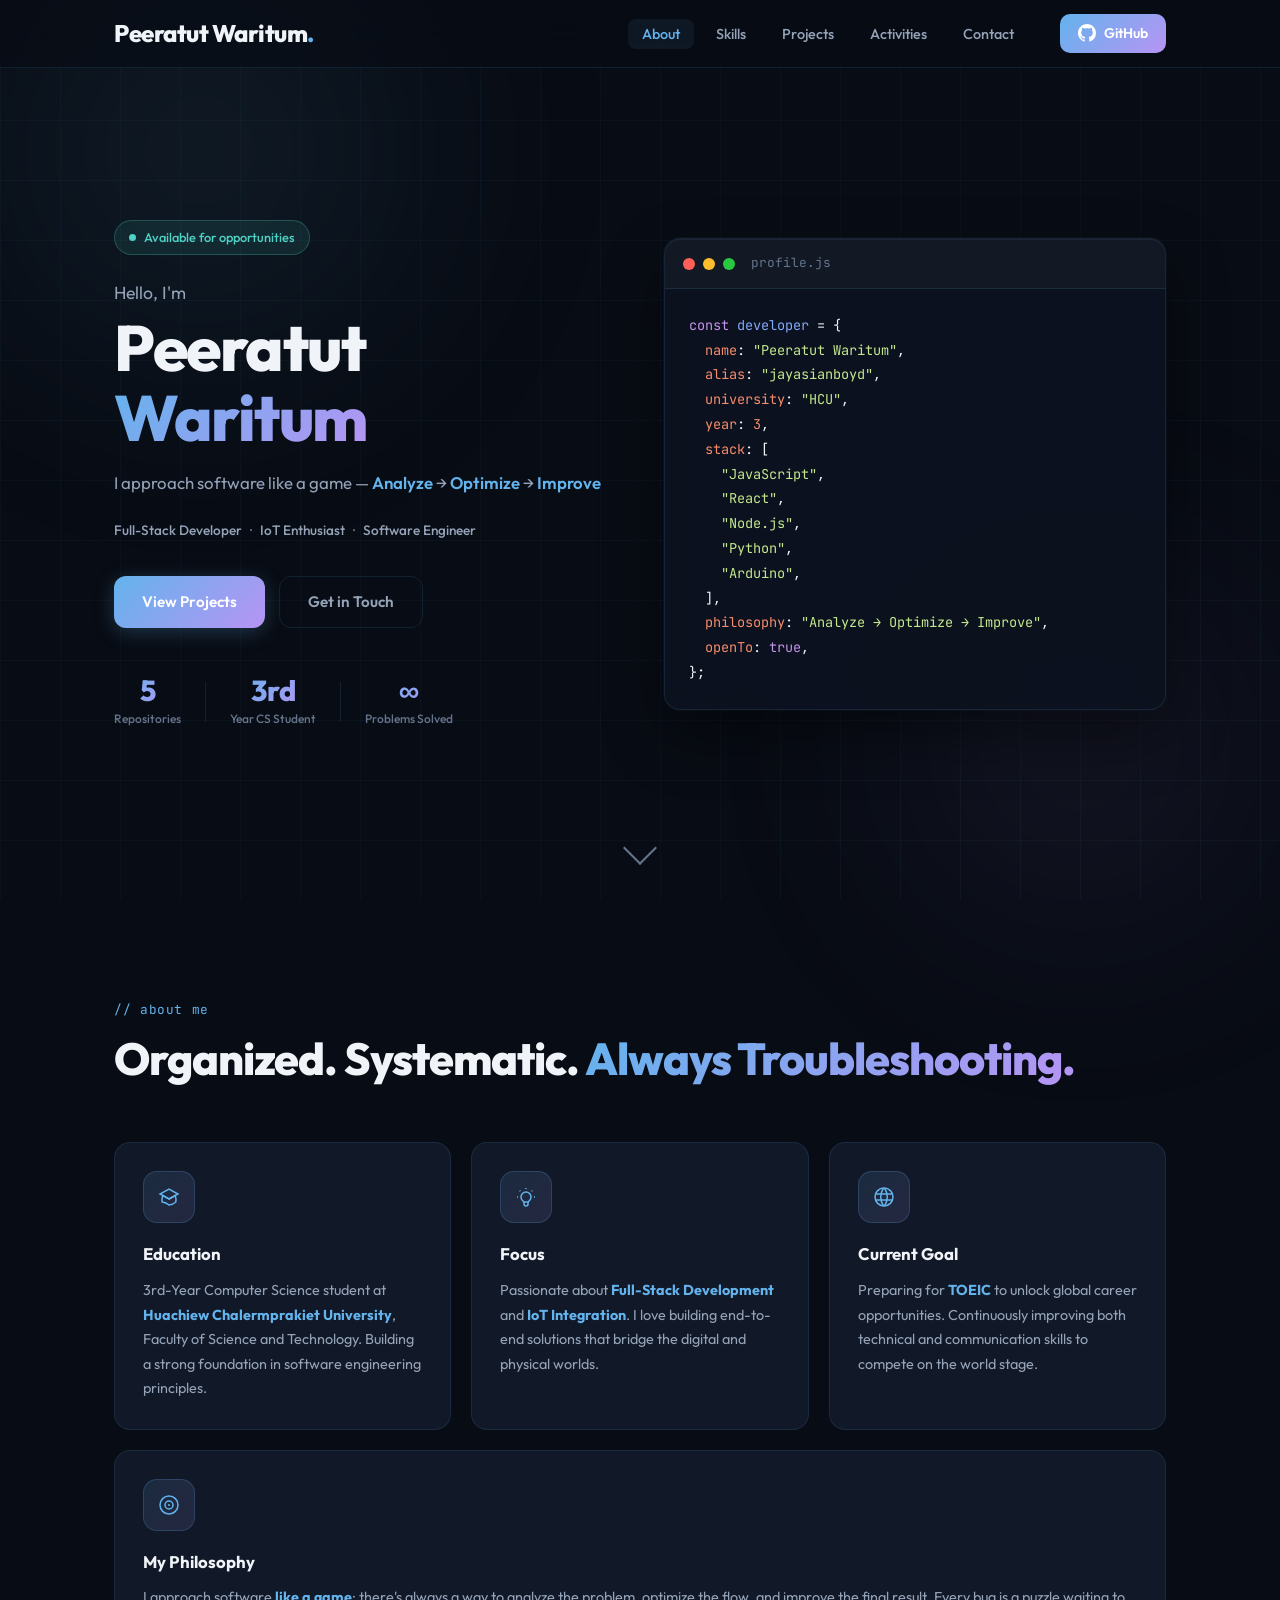
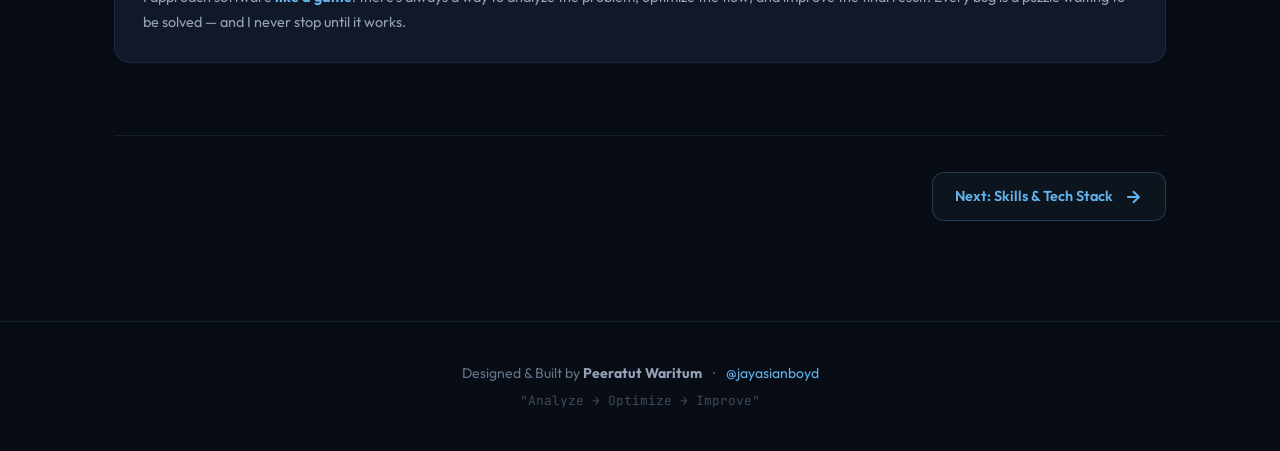
==== commit ff2c6dcb: "feat: replace emoji icons with custom SVG graphics and update styling for about and contact sections" ====
--- a/index.html
+++ b/index.html
@@ -126,25 +126,45 @@
       <h2 class="section-title">Organized. Systematic. <span class="gradient-text">Always Troubleshooting.</span></h2>
       <div class="about-grid">
         <div class="about-card" id="about-education-card">
-          <div class="about-icon">🎓</div>
+          <div class="about-icon">
+            <svg width="24" height="24" viewBox="0 0 24 24" fill="none" stroke="currentColor" stroke-width="1.5">
+              <path d="M12 14l9-5-9-5-9 5 9 5z"/>
+              <path d="M12 14l6.16-3.422a12.083 12.083 0 01.665 6.479A11.952 11.952 0 0112 20.055a11.952 11.952 0 00-6.824-2.998 12.078 12.078 0 01.665-6.479L12 14z"/>
+            </svg>
+          </div>
           <h3>Education</h3>
           <p>3rd-Year Computer Science student at <strong>Huachiew Chalermprakiet University</strong>, Faculty of
             Science and Technology. Building a strong foundation in software engineering principles.</p>
         </div>
         <div class="about-card" id="about-focus-card">
-          <div class="about-icon">💡</div>
+          <div class="about-icon">
+            <svg width="24" height="24" viewBox="0 0 24 24" fill="none" stroke="currentColor" stroke-width="1.5">
+              <path d="M9.663 17h4.674M12 3v1m6.364 1.636l-.707.707M21 12h-1M4 12H3m3.343-5.657l-.707-.707m2.828 9.9a5 5 0 117.072 0l-.548.547A3.374 3.374 0 0014 18.469V19a2 2 0 11-4 0v-.531c0-.895-.356-1.754-.988-2.386l-.548-.547z"/>
+            </svg>
+          </div>
           <h3>Focus</h3>
           <p>Passionate about <strong>Full-Stack Development</strong> and <strong>IoT Integration</strong>. I love
             building end-to-end solutions that bridge the digital and physical worlds.</p>
         </div>
         <div class="about-card" id="about-goal-card">
-          <div class="about-icon">🌍</div>
+          <div class="about-icon">
+            <svg width="24" height="24" viewBox="0 0 24 24" fill="none" stroke="currentColor" stroke-width="1.5">
+              <circle cx="12" cy="12" r="9"/>
+              <path d="M3.6 9h16.8M3.6 15h16.8M11.5 3a17 17 0 000 18M12.5 3a17 17 0 010 18"/>
+            </svg>
+          </div>
           <h3>Current Goal</h3>
           <p>Preparing for <strong>TOEIC</strong> to unlock global career opportunities. Continuously improving both
             technical and communication skills to compete on the world stage.</p>
         </div>
         <div class="about-card about-card-wide" id="about-philosophy-card">
-          <div class="about-icon">🎯</div>
+          <div class="about-icon">
+            <svg width="24" height="24" viewBox="0 0 24 24" fill="none" stroke="currentColor" stroke-width="1.5">
+              <circle cx="12" cy="12" r="9"/>
+              <circle cx="12" cy="12" r="4"/>
+              <circle cx="12" cy="12" r="1" fill="currentColor" stroke="none"/>
+            </svg>
+          </div>
           <h3>My Philosophy</h3>
           <p>I approach software <strong>like a game</strong>: there's always a way to analyze the problem, optimize the
             flow, and improve the final result. Every bug is a puzzle waiting to be solved — and I never stop until it
--- a/style.css
+++ b/style.css
@@ -609,8 +609,17 @@
 }
 
 .about-icon {
-  font-size: 2rem;
-  margin-bottom: 14px;
+  width: 52px;
+  height: 52px;
+  border-radius: 14px;
+  display: flex;
+  align-items: center;
+  justify-content: center;
+  background: linear-gradient(135deg, rgba(99,179,237,0.12), rgba(183,148,244,0.12));
+  border: 1px solid rgba(99,179,237,0.2);
+  color: var(--accent-blue);
+  margin-bottom: 18px;
+  flex-shrink: 0;
 }
 
 .about-card h3 {
@@ -656,7 +665,18 @@
   margin-bottom: 16px;
 }
 
-.skill-cat-icon { font-size: 1.4rem; }
+.skill-cat-icon {
+  width: 36px;
+  height: 36px;
+  border-radius: 10px;
+  display: flex;
+  align-items: center;
+  justify-content: center;
+  background: rgba(99,179,237,0.1);
+  border: 1px solid rgba(99,179,237,0.15);
+  color: var(--accent-blue);
+  flex-shrink: 0;
+}
 
 .skill-cat-header h3 {
   font-size: 1rem;
@@ -799,6 +819,176 @@
 
 .icon-link:hover { color: var(--accent-blue); }
 
+/* ---- Academic Project Cards (Light Theme Match) ---- */
+.academic-projects-grid {
+  display: grid;
+  grid-template-columns: repeat(2, 1fr);
+  gap: 24px;
+  margin-bottom: 40px;
+}
+
+@media (max-width: 900px) {
+  .academic-projects-grid {
+    grid-template-columns: 1fr;
+  }
+}
+
+.academic-card {
+  background: #ffffff;
+  border: 1px solid #e2e8f0;
+  border-radius: 12px;
+  padding: 32px;
+  transition: all var(--transition);
+  display: flex;
+  flex-direction: column;
+  position: relative;
+  box-shadow: 0 4px 6px -1px rgba(0, 0, 0, 0.05), 0 2px 4px -1px rgba(0, 0, 0, 0.03);
+}
+
+.academic-card:hover {
+  transform: translateY(-4px);
+  box-shadow: 0 10px 15px -3px rgba(0, 0, 0, 0.1), 0 4px 6px -2px rgba(0, 0, 0, 0.05);
+}
+
+.acad-label {
+  font-family: var(--font-mono);
+  font-size: 0.75rem;
+  font-weight: 700;
+  color: #fc8181;
+  letter-spacing: 0.1em;
+  margin-bottom: 12px;
+  text-transform: uppercase;
+}
+
+.acad-title {
+  font: var(--font-main);
+  font-size: 1.4rem;
+  font-weight: 800;
+  color: #1a202c;
+  margin-bottom: 8px;
+  line-height: 1.3;
+}
+
+.acad-subtitle {
+  font-size: 0.95rem;
+  font-weight: 700;
+  color: #4a5568;
+  margin-bottom: 16px;
+}
+
+.acad-desc {
+  font-size: 0.9rem;
+  color: #718096;
+  line-height: 1.6;
+  margin-bottom: 24px;
+}
+
+.acad-features {
+  background: #f8fafc;
+  border: 1px solid #edf2f7;
+  border-radius: 8px;
+  padding: 20px;
+  margin-bottom: 24px;
+  flex-grow: 1; /* Push tags to the bottom */
+}
+
+.acad-features-title {
+  font-size: 0.9rem;
+  font-weight: 700;
+  color: #4a5568;
+  margin-bottom: 12px;
+}
+
+.acad-features ul {
+  list-style: none;
+  padding: 0;
+  margin: 0;
+}
+
+.acad-features li {
+  font-size: 0.85rem;
+  color: #4a5568;
+  margin-bottom: 10px;
+  padding-left: 18px;
+  position: relative;
+}
+
+.acad-features li:last-child {
+  margin-bottom: 0;
+}
+
+.acad-features li::before {
+  content: "▸";
+  color: #fc8181;
+  position: absolute;
+  left: 0;
+  top: 0;
+  font-size: 0.9rem;
+}
+
+.acad-tags {
+  display: flex;
+  flex-wrap: wrap;
+  gap: 8px;
+  margin-top: auto;
+}
+
+.acad-tag {
+  font-size: 0.75rem;
+  font-weight: 600;
+  color: #e53e3e;
+  background: #fff5f5;
+  border: 1px solid #fed7d7;
+  padding: 5px 14px;
+  border-radius: 100px;
+}
+
+/* ---- Academic Card: GitHub Action Area ---- */
+.acad-actions {
+  display: flex;
+  align-items: center;
+  gap: 10px;
+  margin-top: 20px;
+  padding-top: 16px;
+  border-top: 1px solid #edf2f7;
+}
+
+.acad-btn-github {
+  display: inline-flex;
+  align-items: center;
+  gap: 8px;
+  padding: 8px 18px;
+  background: #1a202c;
+  color: #fff;
+  border-radius: 8px;
+  font-size: 0.82rem;
+  font-weight: 700;
+  letter-spacing: 0.01em;
+  transition: all var(--transition);
+  border: 1px solid #2d3748;
+  text-decoration: none;
+}
+
+.acad-btn-github:hover {
+  background: #2d3748;
+  border-color: #4a5568;
+  transform: translateY(-2px);
+  box-shadow: 0 6px 20px rgba(0, 0, 0, 0.25);
+}
+
+.acad-badge-private {
+  display: inline-flex;
+  align-items: center;
+  gap: 6px;
+  padding: 6px 14px;
+  background: #edf2f7;
+  color: #718096;
+  border-radius: 8px;
+  font-size: 0.78rem;
+  font-weight: 600;
+  border: 1px solid #e2e8f0;
+}
+
 .project-name {
   font-size: 1.1rem;
   font-weight: 700;
@@ -870,7 +1060,15 @@
 a.contact-card:hover .contact-arrow { transform: translateX(4px); }
 
 .contact-icon {
-  font-size: 1.8rem;
+  width: 46px;
+  height: 46px;
+  border-radius: 13px;
+  display: flex;
+  align-items: center;
+  justify-content: center;
+  background: linear-gradient(135deg, rgba(99,179,237,0.1), rgba(183,148,244,0.1));
+  border: 1px solid rgba(99,179,237,0.15);
+  color: var(--accent-blue);
   flex-shrink: 0;
 }
 
